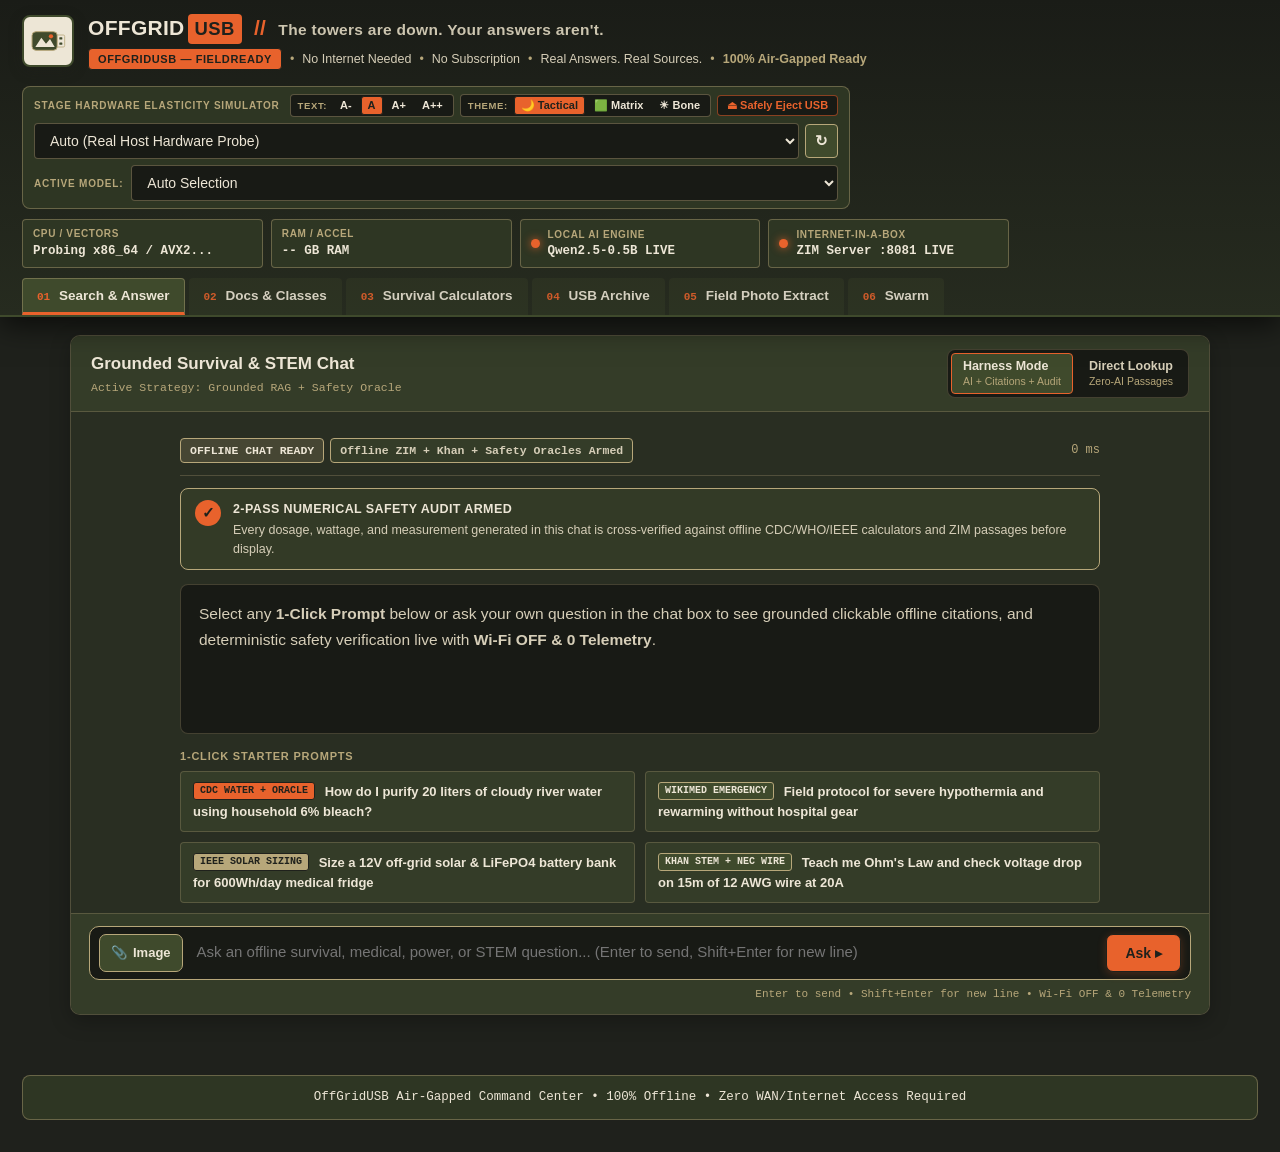
==== web/static/index.html @ 3d6492c6 "feat(ui): hide boot matrix and active tier pane, simplify tab labels and FieldReady tagline" ====
<!DOCTYPE html>
<html lang="en">
<head>
  <meta charset="UTF-8" />
  <meta name="viewport" content="width=device-width, initial-scale=1.0" />
  <title>OffGridUSB // The Towers Are Down. Your Answers Aren't.</title>
  <link rel="icon" type="image/png" href="/static/favicon.png" />
  <link rel="stylesheet" href="/static/style.css" onerror="this.href='style.css'" />
</head>
<body>
  <!-- TOP COMMAND HEADER -->
  <header class="cmd-header">
    <div class="cmd-brand-row">
      <div class="brand-block">
        <div class="brand-logo" aria-hidden="true">
          <svg viewBox="0 0 60 60" xmlns="http://www.w3.org/2000/svg" role="img" aria-label="OffGridUSB Mark">
            <!-- USB Body (Ranger Olive #3F4A2C) -->
            <rect x="6" y="16" width="38" height="28" rx="6" fill="#3F4A2C" stroke="#B7A77A" stroke-width="1.5"/>
            <!-- Mountain Peaks (Bone #EDE6D6) -->
            <polygon points="11,39 20,25 27,34 33,27 40,39" fill="#EDE6D6"/>
            <!-- Signal Sun (Signal Orange #E8622C) -->
            <circle cx="34.5" cy="23" r="3.2" fill="#E8622C"/>
            <!-- USB Connector Plug (Bone #EDE6D6 + Khaki #B7A77A) -->
            <path d="M44 21 H53 A2 2 0 0 1 55 23 V37 A2 2 0 0 1 53 39 H44 Z" fill="#EDE6D6" stroke="#B7A77A" stroke-width="1.2"/>
            <!-- Connector Contacts (Ranger Olive #3F4A2C) -->
            <rect x="47" y="24.5" width="4.5" height="3.2" rx="0.8" fill="#3F4A2C"/>
            <rect x="47" y="32.3" width="4.5" height="3.2" rx="0.8" fill="#3F4A2C"/>
          </svg>
        </div>
        <div>
          <h1 class="brand-title" id="brandTitle">
            OFFGRID<span class="brand-wordmark-badge">USB</span> <span class="brand-sep">//</span>
            <span class="brand-sub" id="brandSub">The towers are down. Your answers aren't.</span>
          </h1>
          <div class="brand-tagline">
            <span class="seal-pill emerald" id="skuBadge">OffGridUSB — FieldReady</span>
            <span class="dot">•</span>
            <span>No Internet Needed</span>
            <span class="dot">•</span>
            <span>No Subscription</span>
            <span class="dot">•</span>
            <span>Real Answers. Real Sources.</span>
            <span class="dot">•</span>
            <span id="airgapIndicator" class="cyan-text">100% Air-Gapped Ready</span>
          </div>
        </div>
      </div>

      <!-- LIVE STAGE HARDWARE SIMULATOR & ACTIVE MODEL -->
      <div class="sim-control-box">
        <div class="a11y-header-row" style="display:flex;align-items:center;justify-content:space-between;gap:10px;margin-bottom:6px;flex-wrap:wrap;">
          <label for="hardwareSimSelect" class="sim-label" style="margin-bottom:0;">STAGE HARDWARE ELASTICITY SIMULATOR</label>
          <div class="a11y-controls" role="group" aria-label="Accessibility Display &amp; Text Size Controls">
            <div class="text-size-group" id="textSizeGroup" role="group" aria-label="Text Size">
              <span class="a11y-label" aria-hidden="true">TEXT:</span>
              <button type="button" class="text-size-btn" data-text-size="sm" aria-pressed="false" title="Compact Text Size (90%)">A-</button>
              <button type="button" class="text-size-btn active" data-text-size="md" aria-pressed="true" title="Standard Text Size (100%)">A</button>
              <button type="button" class="text-size-btn" data-text-size="lg" aria-pressed="false" title="Large Text for Low Vision (115%)">A+</button>
              <button type="button" class="text-size-btn" data-text-size="xl" aria-pressed="false" title="Extra-Large High-Legibility Text (130%)">A++</button>
            </div>
            <div class="theme-group" id="themeGroup" role="group" aria-label="Color Theme">
              <span class="a11y-label" aria-hidden="true">THEME:</span>
              <button type="button" class="theme-btn active" data-theme="tactical" aria-pressed="true" title="Tactical Charcoal &amp; Ranger Olive Dark Theme">🌙 Tactical</button>
              <button type="button" class="theme-btn" data-theme="matrix" aria-pressed="false" title="Matrix CRT Phosphor Green Dark Theme">🟩 Matrix</button>
              <button type="button" class="theme-btn" data-theme="bone" aria-pressed="false" title="OffGridUSB.com Bone &amp; Olive Light Field Manual Theme">☀ Bone</button>
            </div>
            <button id="safeEjectBtn" type="button" class="btn-ghost btn-xs" title="Flush caches, stop local servers, and safely dismount USB drive" style="padding:3px 9px;font-size:11px;border-color:rgba(232,98,44,0.55);color:#E8622C;">⏏ Safely Eject USB</button>
          </div>
        </div>
        <div class="sim-select-row">
          <select id="hardwareSimSelect" class="tactical-select">
            <option value="auto">Auto (Real Host Hardware Probe)</option>
            <option value="esp32">ESP32 Thin Client (520 KB SRAM -> Tier -1)</option>
            <option value="pi_zero">Raspberry Pi Zero 2 (512 MB ARM -> Tier 0)</option>
            <option value="old_laptop">10-Yr-Old Laptop (4 GB SSE4.2 -> Tier 1)</option>
            <option value="chromebook">Locked Chromebook (Browser Wasm -> Tier 0)</option>
            <option value="swarm">4-Laptop Scavenged Swarm (32 GB Pooled -> Tier 3)</option>
            <option value="supercomputer">Supercomputer Rack (512 GB Multi-GPU -> Tier 4 / 70B)</option>
          </select>
          <button id="refreshStatusBtn" class="btn-icon" title="Re-probe Host Hardware">↻</button>
        </div>
        <div class="model-select-row" id="modelSelectContainer" style="margin-top:6px;display:flex;align-items:center;gap:8px;">
          <label for="modelSelect" class="sim-label" style="margin-bottom:0;white-space:nowrap;">ACTIVE MODEL:</label>
          <select id="modelSelect" class="tactical-select model-select" style="flex:1;">
            <option value="auto">Auto Selection</option>
          </select>
        </div>
      </div>
    </div>

    <!-- LIVE HARDWARE ELASTICITY TELEMETRY BAR -->
    <div class="telemetry-bar" id="telemetryBar">
      <div class="tele-pill" id="pillCpu">
        <span class="tele-key">CPU / VECTORS</span>
        <span class="tele-val mono" id="valCpu">Probing x86_64 / AVX2...</span>
      </div>
      <div class="tele-pill" id="pillRam">
        <span class="tele-key">RAM / ACCEL</span>
        <span class="tele-val mono" id="valRam">-- GB RAM</span>
      </div>
      <div class="tele-pill highlight-cyan hidden" id="pillTier" hidden aria-hidden="true" style="display: none;">
        <span class="tele-key">ACTIVE TIER &amp; STRATEGY</span>
        <span class="tele-val mono" id="valTier">Tier 2 • tool_calling</span>
      </div>
      <div class="tele-pill status-ok" id="pillLlm">
        <span class="status-dot"></span>
        <div>
          <span class="tele-key">LOCAL AI ENGINE</span>
          <span class="tele-val mono" id="valLlm">Qwen2.5-0.5B LIVE</span>
        </div>
      </div>
      <div class="tele-pill status-ok" id="pillKiwix">
        <span class="status-dot"></span>
        <div>
          <span class="tele-key">INTERNET-IN-A-BOX</span>
          <span class="tele-val mono" id="valKiwix">ZIM Server :8081 LIVE</span>
        </div>
      </div>
    </div>

    <!-- MULTI-ARCHITECTURE USB READINESS BAR (hidden from UI) -->
    <div class="arch-readiness-bar hidden" id="archReadinessBar" hidden aria-hidden="true">
      <span class="arch-bar-title">MULTI-ARCH USB BOOT MATRIX:</span>
      <span class="arch-badge ready" id="archWin">✓ Windows x64 &amp; ARM64 Ready</span>
      <span class="arch-badge ready" id="archMac">✓ macOS Apple Silicon &amp; Intel Ready</span>
      <span class="arch-badge ready" id="archLinux">✓ Linux x64 &amp; Raspberry Pi ARM64 Ready</span>
      <a href="/wasm/chromebook.html" target="_blank" rel="noopener" class="arch-badge ready link-badge" id="archWasm">✓ Chromebook Pure-Wasm Ready ↗</a>
    </div>

    <!-- 6 CLEAN NAVIGATION TABS -->
    <nav class="main-tabs" role="tablist" aria-label="OffGridUSB Command Modules">
      <button class="tab-btn active" id="nav-harness" data-tab="tab-harness" role="tab" aria-selected="true">
        <span class="tab-num">01</span> Search &amp; Answer
      </button>
      <button class="tab-btn" id="nav-iiab" data-tab="tab-iiab" role="tab" aria-selected="false">
        <span class="tab-num">02</span> Docs &amp; Classes
      </button>
      <button class="tab-btn" id="nav-calc" data-tab="tab-calc" role="tab" aria-selected="false">
        <span class="tab-num">03</span> Survival Calculators
      </button>
      <button class="tab-btn" id="nav-memory" data-tab="tab-memory" role="tab" aria-selected="false">
        <span class="tab-num">04</span> USB Archive
      </button>
      <button class="tab-btn" id="nav-vision" data-tab="tab-vision" role="tab" aria-selected="false">
        <span class="tab-num">05</span> Field Photo Extract
      </button>
      <button class="tab-btn" id="nav-swarm" data-tab="tab-swarm" role="tab" aria-selected="false">
        <span class="tab-num">06</span> Swarm
      </button>
    </nav>
  </header>

  <!-- MAIN WORKSPACE -->
  <main class="workspace">

    <!-- ================================================================== -->
    <!-- TAB 1: AI PROFESSOR HARNESS (NATIVE CONVERSATIONAL CHAT + AUDIT)   -->
    <!-- ================================================================== -->
    <section id="tab-harness" class="tab-panel active" role="tabpanel">
      <div class="card harness-chat-shell" id="harnessResponseCard">
        <!-- Top Chat Window Header -->
        <div class="chat-shell-header">
          <div class="chat-shell-title-group">
            <h2 class="card-title">Grounded Survival &amp; STEM Chat</h2>
            <div class="strategy-hint mono" id="activeStrategyHint">Active Strategy: Grounded RAG + Safety Oracle</div>
          </div>

          <div class="chat-shell-controls">
            <div class="mode-toggle chat-mode-toggle" id="harnessModeToggle" role="group" aria-label="Execution Mode">
              <button type="button" class="mode-btn active" data-mode="harness" title="AI synthesis with citations and 2-pass numerical safety verification">
                Harness Mode <span class="mode-sub">AI + Citations + Audit</span>
              </button>
              <button type="button" class="mode-btn" data-mode="direct" title="Instant offline ZIM &amp; Khan passage retrieval with 0 LLM tokens">
                Direct Lookup <span class="mode-sub">Zero-AI Passages</span>
              </button>
            </div>
            <button type="button" id="clearChatBtn" class="btn-ghost btn-sm hidden" title="Clear conversation history">
              ↺ New Chat
            </button>
          </div>
        </div>

        <!-- Scrollable Multi-Turn Conversation Thread -->
        <div id="harnessChatThread" class="chat-thread" role="log" aria-live="polite">
          <!-- Initial Empty-Chat Welcome State -->
          <div id="chatWelcomeState" class="chat-welcome-state">
            <div class="response-meta-bar">
              <div class="meta-badges" id="responseBadges">
                <span class="badge badge-cyan">OFFLINE CHAT READY</span>
                <span class="badge badge-slate">Offline ZIM + Khan + Safety Oracles Armed</span>
              </div>
              <span class="latency-readout mono" id="responseLatency">0 ms</span>
            </div>

            <div id="auditBanner" class="audit-banner verified">
              <div class="audit-icon">✓</div>
              <div class="audit-body">
                <div class="audit-title" id="auditTitle">2-PASS NUMERICAL SAFETY AUDIT ARMED</div>
                <div class="audit-desc" id="auditDesc">
                  Every dosage, wattage, and measurement generated in this chat is cross-verified against offline CDC/WHO/IEEE calculators and ZIM passages before display.
                </div>
              </div>
            </div>

            <div id="autoCalcCard" class="auto-calc-card hidden"></div>

            <div id="harnessAnswerBody" class="answer-body welcome-answer-body">
              <p class="placeholder-lead">
                Select any <strong>1-Click Prompt</strong> below or ask your own question in the chat box to see grounded clickable offline citations, and deterministic safety verification live with <strong>Wi-Fi OFF &amp; 0 Telemetry</strong>.
              </p>
            </div>

            <div class="pitch-prompts-block chat-welcome-prompts">
              <div class="section-eyebrow">1-CLICK STARTER PROMPTS</div>
              <div class="demo-prompt-grid chat-starter-grid">
                <button type="button" class="demo-prompt-btn" data-prompt="How do I purify 20 liters of cloudy river water using household 6% bleach?">
                  <span class="prompt-tag emerald">CDC WATER + ORACLE</span>
                  How do I purify 20 liters of cloudy river water using household 6% bleach?
                </button>
                <button type="button" class="demo-prompt-btn" data-prompt="Field protocol for severe hypothermia and rewarming without hospital gear">
                  <span class="prompt-tag cyan">WIKIMED EMERGENCY</span>
                  Field protocol for severe hypothermia and rewarming without hospital gear
                </button>
                <button type="button" class="demo-prompt-btn" data-prompt="Size a 12V off-grid solar & LiFePO4 battery bank for 600Wh/day medical fridge">
                  <span class="prompt-tag amber">IEEE SOLAR SIZING</span>
                  Size a 12V off-grid solar &amp; LiFePO4 battery bank for 600Wh/day medical fridge
                </button>
                <button type="button" class="demo-prompt-btn" data-prompt="Teach me Ohm's Law and check voltage drop on 15m of 12 AWG wire at 20A">
                  <span class="prompt-tag cyan">KHAN STEM + NEC WIRE</span>
                  Teach me Ohm's Law and check voltage drop on 15m of 12 AWG wire at 20A
                </button>
              </div>
            </div>

            <div class="citations-tray hidden" id="citationsTray">
              <div class="section-eyebrow">GROUNDED OFFLINE SOURCES (CLICK ANY PILL TO INSPECT PASSAGE)</div>
              <div id="citationPillsList" class="citation-pills-list">
                <span class="muted-note">Retrieved ZIM encyclopedia &amp; Khan curriculum citations will appear here.</span>
              </div>
            </div>
          </div>

          <!-- Dynamic Conversation Turns Append Here -->
          <div id="chatMessagesList" class="chat-messages-list"></div>
        </div>

        <!-- Compact Quick-Prompts Strip (visible during active multi-turn chat) -->
        <div id="chatQuickPrompts" class="chat-quick-prompts hidden">
          <span class="chat-quick-label mono">1-CLICK:</span>
          <button type="button" class="demo-prompt-btn chat-chip-btn" data-prompt="How do I purify 20 liters of cloudy river water using household 6% bleach?">💧 20L Cloudy Water</button>
          <button type="button" class="demo-prompt-btn chat-chip-btn" data-prompt="Field protocol for severe hypothermia and rewarming without hospital gear">🩺 Severe Hypothermia</button>
          <button type="button" class="demo-prompt-btn chat-chip-btn" data-prompt="Size a 12V off-grid solar & LiFePO4 battery bank for 600Wh/day medical fridge">☀ 12V Solar Bank</button>
          <button type="button" class="demo-prompt-btn chat-chip-btn" data-prompt="Teach me Ohm's Law and check voltage drop on 15m of 12 AWG wire at 20A">⚡ Ohm's Law &amp; 12 AWG</button>
        </div>

        <!-- Docked Inline Chat Composer -->
        <form id="harnessForm" class="query-form chat-composer">
          <label for="harnessInput" class="sr-only">Ask your offline question</label>
          <input type="file" id="harnessImageInput" accept="image/*" style="display:none">

          <div id="harnessImagePreviewContainer" class="chat-image-preview hidden">
            <img id="harnessImagePreview" src="" alt="Thumbnail">
            <span id="harnessImageMeta" class="mono">No image attached</span>
            <button type="button" id="harnessImageRemoveBtn" class="btn-ghost btn-xs chat-img-remove" title="Remove image">✕ Remove</button>
          </div>

          <div class="chat-composer-box">
            <button type="button" id="harnessAttachBtn" class="btn-secondary chat-attach-btn" title="Attach image or drag &amp; drop into chat">
              📎 <span class="attach-label">Image</span>
            </button>
            <textarea
              id="harnessInput"
              rows="1"
              placeholder="Ask an offline survival, medical, power, or STEM question... (Enter to send, Shift+Enter for new line)"
            ></textarea>
            <button type="submit" class="btn-primary chat-send-btn" id="harnessSubmitBtn">
              Ask ▸
            </button>
          </div>

          <div class="chat-composer-footer">
            <span id="harnessRoutingIndicator" class="badge badge-slate hidden" style="font-size:11px;">👁 Multimodal Vision Ready</span>
            <span class="chat-composer-hint mono">Enter to send • Shift+Enter for new line • Wi-Fi OFF &amp; 0 Telemetry</span>
          </div>
        </form>
      </div>
    </section>

    <!-- ================================================================== -->
    <!-- TAB 2: INTERNET-IN-A-BOX (OFFLINE WIKIPEDIA, WIKIMED & KHAN)       -->
    <!-- ================================================================== -->
    <section id="tab-iiab" class="tab-panel" role="tabpanel">
      <div class="subtab-bar">
        <div class="subtab-group">
          <button type="button" class="subtab-btn active" id="subtab-kiwix" data-subtab="iiab-kiwix">
            📚 Live Kiwix ZIM Library Browser (:8081)
          </button>
          <button type="button" class="subtab-btn" id="subtab-khan" data-subtab="iiab-khan">
            🎓 Khan Academy Offline STEM &amp; Survival Tutor
          </button>
          <button type="button" class="subtab-btn" id="subtab-search" data-subtab="iiab-search">
            🔍 Unified Instant Article Search (Zero-AI)
          </button>
        </div>
        <div class="subtab-actions">
          <button type="button" id="reloadKiwixBtn" class="btn-secondary btn-sm">↻ Reload ZIM Frame</button>
          <a id="openKiwixFullBtn" href="http://127.0.0.1:8081" target="_blank" rel="noopener" class="btn-primary btn-sm">
            Open Fullscreen Library (:8081) ↗
          </a>
        </div>
      </div>

      <!-- Sub-panel 2A: Embedded Kiwix ZIM Server -->
      <div id="iiab-kiwix" class="subtab-panel active">
        <div class="zim-archive-strip" id="zimArchiveStrip">
          <label for="zimArchiveSelect" class="section-eyebrow" style="margin:0;">MOUNTED ARCHIVES:</label>
          <select id="zimArchiveSelect" class="tactical-select" style="max-width:460px;">
            <option value="/">🏠 All Books Catalog</option>
            <option value="/content/wikipedia_en_medicine_mini_2026-10">wikipedia_en_medicine_mini (WikiMed)</option>
            <option value="/content/zimgit-medicine_en_2024-08">zimgit-medicine_en (Field Medicine)</option>
            <option value="/content/zimgit-water_en_2024-08">zimgit-water_en (Safe Water Engineering)</option>
          </select>
        </div>
        <div class="iframe-shell">
          <iframe
            id="kiwixIframe"
            title="Kiwix Offline ZIM Encyclopedia Server"
            src="about:blank"
            class="kiwix-iframe"
          ></iframe>
          <div id="kiwixFallbackNotice" class="iframe-fallback-bar">
            <span>Tip: Browsing live portable <code>kiwix-serve</code> on port <code>8081</code>. If starting up or running headless, use <strong>Unified Instant Article Search</strong> or click <strong>Open Fullscreen Library (:8081)</strong>.</span>
          </div>
        </div>
      </div>

      <!-- Sub-panel 2B: Khan Academy Offline STEM & Survival Tutor -->
      <div id="iiab-khan" class="subtab-panel">
        <div class="khan-layout">
          <aside class="card khan-sidebar">
            <div class="section-eyebrow">OFFLINE STEM &amp; SURVIVAL MODULES</div>
            <input type="search" id="khanFilterInput" class="tactical-input" placeholder="Filter topics or lessons..." />
            <div id="khanTopicsList" class="khan-topics-list"></div>
          </aside>
          <div class="card khan-reader" id="khanLessonView">
            <div class="placeholder-lead">Select a Khan Academy STEM or Survival Engineering lesson on the left to study offline and test mastery with interactive exercises.</div>
          </div>
        </div>
      </div>

      <!-- Sub-panel 2C: Unified Direct Offline Search -->
      <div id="iiab-search" class="subtab-panel">
        <div class="card">
          <form id="directSearchForm" class="inline-search-bar">
            <input type="search" id="directSearchInput" class="tactical-input" placeholder="Search offline Wikipedia Medicine, Water Engineering ZIMs &amp; Khan Curriculum (e.g., hypothermia, bleach, ohm, dehydration)..." value="water purification" />
            <button type="submit" class="btn-primary">Search Offline Archive</button>
          </form>
          <div id="directSearchResults" class="search-results-grid"></div>
        </div>
      </div>
    </section>

    <!-- ================================================================== -->
    <!-- TAB 3: ZERO-HALLUCINATION SURVIVAL CALCULATORS (CDC / WHO / IEEE)  -->
    <!-- ================================================================== -->
    <section id="tab-calc" class="tab-panel" role="tabpanel">
      <div class="section-banner">
        <div>
          <h2 class="banner-title">Deterministic Zero-Hallucination Life-Safety Calculators</h2>
          <p class="banner-sub">100% pure-Python &amp; IEEE/CDC/WHO verified formulas. Zero LLM floating-point guesswork on critical dosages and electrical loads.</p>
        </div>
        <span class="seal-pill emerald">ORACLE PARITY VERIFIED</span>
      </div>

      <div class="calc-grid">
        <!-- 1. Water Purification -->
        <div class="card calc-card">
          <div class="calc-header">
            <span class="calc-badge emerald">CDC / WHO SAFE WATER</span>
            <h3>Water Purification Dosing</h3>
          </div>
          <form id="calcWaterForm" class="calc-form">
            <div class="form-row-2">
              <label>Volume (Liters)
                <input type="number" step="0.5" min="0.5" name="volume_liters" value="20" class="tactical-input" required />
              </label>
              <label>Disinfection Method
                <select name="method" class="tactical-select">
                  <option value="bleach">Household Bleach (NaOCl)</option>
                  <option value="iodine">2% Tincture of Iodine</option>
                  <option value="boiling">Thermal Rolling Boil</option>
                  <option value="sodis">Solar UV (SODIS PET)</option>
                </select>
              </label>
            </div>
            <div class="form-row-2">
              <label>Bleach NaOCl %
                <input type="number" step="0.25" min="1" max="15" name="bleach_sodium_hypochlorite_pct" value="6.0" class="tactical-input" />
              </label>
              <label>Elevation (Meters)
                <input type="number" step="100" min="0" name="elevation_meters" value="0" class="tactical-input" />
              </label>
            </div>
            <label class="checkbox-row">
              <input type="checkbox" name="is_cloudy" checked />
              <span>Water is Cloudy / Turbid (Doubles chlorine dose &amp; 60m contact time)</span>
            </label>
            <button type="submit" class="btn-primary full-w">Compute Safe Water Protocol</button>
          </form>
          <div id="resWater" class="calc-output"></div>
        </div>

        <!-- 2. Solar & Battery Bank -->
        <div class="card calc-card">
          <div class="calc-header">
            <span class="calc-badge amber">IEEE 1562 / NEC 690</span>
            <h3>Off-Grid Solar &amp; Battery Sizing</h3>
          </div>
          <form id="calcSolarForm" class="calc-form">
            <div class="form-row-2">
              <label>Daily Load (Wh/day)
                <input type="number" step="10" min="10" name="daily_load_wh" value="600" class="tactical-input" required />
              </label>
              <label>Days of Autonomy
                <input type="number" step="0.5" min="0.5" name="autonomy_days" value="3" class="tactical-input" required />
              </label>
            </div>
            <div class="form-row-3">
              <label>Bus Voltage
                <select name="system_voltage" class="tactical-select">
                  <option value="12" selected>12V DC</option>
                  <option value="24">24V DC</option>
                  <option value="48">48V DC</option>
                </select>
              </label>
              <label>Peak Sun Hrs
                <input type="number" step="0.5" min="1" max="12" name="peak_sun_hours" value="4.5" class="tactical-input" required />
              </label>
              <label>Chemistry
                <select name="battery_chemistry" class="tactical-select">
                  <option value="lifepo4" selected>LiFePO4 (80% DoD)</option>
                  <option value="agm">AGM Lead-Acid (50% DoD)</option>
                  <option value="flooded">Flooded Lead (50% DoD)</option>
                </select>
              </label>
            </div>
            <button type="submit" class="btn-primary full-w">Size Battery &amp; PV Array</button>
          </form>
          <div id="resSolar" class="calc-output"></div>
        </div>

        <!-- 3. Medical / WHO Rehydration & Dosing -->
        <div class="card calc-card">
          <div class="calc-header">
            <span class="calc-badge cyan">WHO CLINICAL PROTOCOL</span>
            <h3>Medical Rehydration &amp; Analgesic Dosing</h3>
          </div>
          <form id="calcMedicalForm" class="calc-form">
            <div class="form-row-2">
              <label>Patient Weight (kg) [2–250]
                <input type="number" step="0.5" min="2" max="250" name="weight_kg" value="25" class="tactical-input" required />
              </label>
              <label>Regimen / Medication
                <select name="medication" class="tactical-select">
                  <option value="ors" selected>WHO Oral Rehydration Salts (ORS)</option>
                  <option value="paracetamol">Paracetamol / Acetaminophen</option>
                  <option value="ibuprofen">Ibuprofen (NSAID)</option>
                </select>
              </label>
            </div>
            <div class="form-row-2">
              <label>Dehydration Degree
                <select name="dehydration_degree" class="tactical-select">
                  <option value="mild">Mild (50 mL/kg)</option>
                  <option value="moderate" selected>Moderate — WHO Plan B (75 mL/kg)</option>
                  <option value="severe">Severe — Urgent IV + 100 mL/kg</option>
                </select>
              </label>
              <label class="checkbox-row compact-chk">
                <input type="checkbox" name="is_pediatric" checked />
                <span>Pediatric Patient (&lt; 16 yrs)</span>
              </label>
            </div>
            <button type="submit" class="btn-primary full-w">Compute Weight-Verified Dose</button>
          </form>
          <div id="resMedical" class="calc-output"></div>
        </div>

        <!-- 4. Electrical & Wire Sizing -->
        <div class="card calc-card">
          <div class="calc-header">
            <span class="calc-badge amber">NEC CH. 9 / OHM'S LAW</span>
            <h3>DC Wire Sizing &amp; Voltage Drop</h3>
          </div>
          <form id="calcElecForm" class="calc-form">
            <div class="form-row-2">
              <label>Source Voltage (V DC)
                <input type="number" step="0.5" min="1" name="voltage" value="12" class="tactical-input" required />
              </label>
              <label>Load Current (Amps)
                <input type="number" step="0.5" min="0.1" name="current_amps" value="20" class="tactical-input" required />
              </label>
            </div>
            <div class="form-row-2">
              <label>One-Way Wire Run (Meters)
                <input type="number" step="0.5" min="0.5" name="wire_length_m" value="15" class="tactical-input" required />
              </label>
              <label>Copper Wire Gauge (AWG)
                <select name="awg_gauge" class="tactical-select">
                  <option value="14">14 AWG (8.29 Ω/km)</option>
                  <option value="12" selected>12 AWG (5.21 Ω/km)</option>
                  <option value="10">10 AWG (3.28 Ω/km)</option>
                  <option value="8">8 AWG (2.06 Ω/km)</option>
                  <option value="6">6 AWG (1.30 Ω/km)</option>
                  <option value="4">4 AWG (0.82 Ω/km)</option>
                  <option value="2">2 AWG (0.51 Ω/km)</option>
                </select>
              </label>
            </div>
            <button type="submit" class="btn-primary full-w">Analyze Circuit &amp; Voltage Drop</button>
          </form>
          <div id="resElec" class="calc-output"></div>
        </div>
      </div>
    </section>

    <!-- ================================================================== -->
    <!-- TAB 4: SELF-IMPROVING MEMORY & DISTILLATION-ON-DOCK                -->
    <!-- ================================================================== -->
    <section id="tab-memory" class="tab-panel" role="tabpanel">
      <div class="distill-hero-card" id="nav-distill">
        <div class="distill-hero-text">
          <div class="section-eyebrow">SELF-IMPROVING USB INTELLIGENCE ("DISTILLATION-ON-DOCK")</div>
          <h2 class="banner-title">Retain 70B Supercomputer Mastery on a 4GB Scavenged Laptop</h2>
          <p class="banner-sub">
            Low-tier field queries are automatically flagged in SQLite FTS5 on the USB drive. When docked to a workstation or Exo cluster, OffGridUSB replays queued questions, verifies citations, and writes permanent <strong>Master Field Notes</strong> back to the flash drive.
          </p>
        </div>
        <div class="distill-hero-cta">
          <button type="button" id="distillDockBtn" class="btn-emerald-lg">
            ⚡ Simulate Supercomputer Dock &rarr; Distill Pending Field Queries
          </button>
          <div id="distillStatusMsg" class="distill-status-msg mono">Queue Ready • Portable SQLite FTS5 Vault Active</div>
        </div>
      </div>

      <div class="card search-strip-card">
        <form id="memorySearchForm" class="inline-search-bar">
          <input type="search" id="memorySearchInput" class="tactical-input" placeholder="Sub-second SQLite FTS5 Search across Master Field Notes &amp; Episodic Ledger..." />
          <button type="submit" class="btn-primary">Search USB Vault</button>
          <button type="button" id="memoryResetBtn" class="btn-secondary">Show All</button>
        </form>
      </div>

      <div class="panel-grid two-col">
        <div class="card">
          <div class="card-header-row">
            <h3 class="card-title">Verified 70B-Style Master Field Notes</h3>
            <span class="badge badge-emerald" id="masterNotesCount">0 Notes</span>
          </div>
          <div id="masterNotesList" class="vault-list"></div>
        </div>

        <div class="card">
          <div class="card-header-row">
            <h3 class="card-title">Episodic Field Query Ledger &amp; Dock Queue</h3>
            <span class="badge badge-amber" id="pendingQueueCount">0 Pending</span>
          </div>
          <div id="episodicLedgerList" class="vault-list"></div>
        </div>
      </div>
    </section>

    <!-- ================================================================== -->
    <!-- TAB 5: VISUAL FIELD VAULT (OFFLINE OCR & PHOTO INTELLIGENCE)       -->
    <!-- ================================================================== -->
    <section id="tab-vision" class="tab-panel" role="tabpanel">
      <div class="panel-grid vision-layout">
        <div class="card upload-card">
          <div class="section-eyebrow">3-STAGE PROGRESSIVE OFFLINE VISION</div>
          <h2 class="card-title">Field Photo OCR &amp; EXIF/GPS Indexer</h2>
          <p class="muted-note">
            Extracts EXIF/GPS coordinates and runs offline OCR on medication labels, solar rating plates, and wiring schematics—permanently searchable in SQLite even on zero-GPU hardware.
          </p>

          <label id="visionDropZone" class="drop-zone">
            <input type="file" id="visionFileInput" accept="image/*" class="sr-only" />
            <div class="drop-icon">📷</div>
            <div class="drop-title">Drop Field Photo Here or Click to Browse</div>
            <div class="drop-sub">Supports JPG, PNG, WebP • 100% Local Processing</div>
          </label>

          <div class="vision-demo-actions">
            <button type="button" id="sampleVisionBtn" class="btn-secondary full-w">
              ⚡ Generate &amp; Index Sample Field Spec Plate (Instant Stage Demo)
            </button>
          </div>

          <div id="visionUploadStatus" class="vision-status mono"></div>
        </div>

        <div class="card">
          <div class="card-header-row">
            <h3 class="card-title">Indexed Visual Intelligence Vault</h3>
            <input type="search" id="visionSearchInput" class="tactical-input input-sm" placeholder="Filter by OCR text, tag, or GPS..." />
          </div>
          <div id="visionCardsGrid" class="vision-grid"></div>
        </div>
      </div>
    </section>

    <!-- ================================================================== -->
    <!-- TAB 6: EXO SWARM SUPERCOMPUTER BUILDER + CHROMEBOOK WASM MODE      -->
    <!-- ================================================================== -->
    <section id="tab-swarm" class="tab-panel" role="tabpanel">
      <div class="panel-grid two-col">
        <!-- Merged live swarm card: inventory + node control + cluster form -->
        <div class="card" id="swarmLiveCard">
          <div class="section-eyebrow">DISTRIBUTED LAYER-SPLITTING (LLAMA.CPP RPC)</div>
          <h2 class="card-title">Scavenged Supercomputer Swarm</h2>
          <p class="muted-note">
            Pool mismatched laptops and Raspberry Pis over any Ethernet cable or local Wi-Fi router to unlock frontier 32B–70B models. Everything — discovery, clustering and inference — runs from this UI; no terminal required.
          </p>

          <div class="section-eyebrow" style="margin-top:10px;">CLUSTER NODES (LIVE)</div>
          <div class="swarm-nodes-list" id="swarmNodesList">
            <div class="muted-note">Scanning this device and the LAN for real swarm nodes…</div>
          </div>

          <div class="swarm-live-grid" style="margin-top:10px;">
            <label class="field-label">Node ID
              <input type="text" id="swarmNodeIdInput" class="tactical-input input-sm" placeholder="auto (offgrid-<pid>)" />
            </label>
            <label class="field-label">VRAM (MB)
              <input type="number" id="swarmNodeVramInput" class="tactical-input input-sm" placeholder="auto-detect" min="0" step="256" />
            </label>
            <label class="field-label">RAM (MB)
              <input type="number" id="swarmNodeRamInput" class="tactical-input input-sm" placeholder="auto-detect" min="256" step="256" />
            </label>
            <label class="field-label">Arch
              <input type="text" id="swarmNodeArchInput" class="tactical-input input-sm" placeholder="auto-detect" />
            </label>
          </div>
          <div class="swarm-live-actions">
            <button type="button" id="swarmStartNodeBtn" class="btn-primary">Start Node &#9656;</button>
            <button type="button" id="swarmStopNodeBtn" class="btn-secondary">Stop Node</button>
          </div>
          <p class="muted-note" style="margin:6px 0 0;">
            RAM/VRAM/Arch prefill at 80% of this machine's real hardware — leave them alone and just click Start Node. On other machines, open this app and click Start Node — everything else is automatic.
          </p>
          <div id="swarmLiveStatus" class="swarm-live-status muted-note">Swarm runtime idle &#8212; no node running.</div>
          <div id="swarmNodesLive" class="swarm-live-plan" style="margin-top:8px;"></div>
          <div style="margin-top:10px;">
            <label class="field-label">Manual seeds (cross-subnet / tailscale &#8212; IP:PORT, comma separated)
              <input type="text" id="swarmSeedInput" class="tactical-input input-sm" placeholder="100.79.208.5:50052, 100.96.6.124:50052" />
            </label>
            <label class="checkbox-row fault-toggle">
              <input type="checkbox" id="swarmAutoReformChk" checked />
              <span><strong>Auto-recover:</strong> keep monitoring the cluster and re-form on dropped nodes</span>
            </label>
            <button type="button" id="swarmScanBtn" class="btn-primary full-w">Form Swarm Cluster &#9656;</button>
          </div>
          <div id="swarmEventsList" class="swarm-live-plan" style="margin-top:10px;"></div>
          <div id="swarmLivePlan" class="swarm-live-plan"></div>
        </div>

        <!-- Right Column: Swarm Topology Readout + Chromebook Wasm Launch -->
        <div class="stack-col">
          <div class="card" id="swarmPlanCard">
            <button type="button" id="swarmPlanBtn" class="btn-secondary" style="margin-bottom:8px;">Recompute Layer-Split Topology</button>
            <div id="swarmPlanOutput"></div>
          </div>

          <div class="card" id="swarmInferenceCard">
            <div class="section-eyebrow">POOLED MEMORY INFERENCE (LLAMA.CPP RPC)</div>
            <h3 class="card-title">Launch Distributed Inference</h3>
            <p class="muted-note">
              Start a model on the verified cluster: RPC backends are started on every peer's web app automatically, then this host runs <code>llama-server</code> with a proportional tensor split. No terminal commands required.
            </p>
            <div class="swarm-live-grid">
              <label class="field-label">Model (data/models/)
                <select id="swarmInfModelSel" class="tactical-input input-sm"></select>
              </label>
              <label class="field-label">or path
                <input type="text" id="swarmInfModelPath" class="tactical-input input-sm" placeholder="auto (first staged gguf)" />
              </label>
              <label class="field-label">Llama port
                <input type="number" id="swarmInfPort" class="tactical-input input-sm" value="8080" min="1024" max="65535" />
              </label>
            </div>
            <div class="swarm-live-actions">
              <button type="button" id="swarmInfLaunchBtn" class="btn-primary">Launch Cluster Inference &#9656;</button>
              <button type="button" id="swarmInfStopBtn" class="btn-secondary">Stop Inference</button>
            </div>
            <div id="swarmInfStatus" class="swarm-live-status muted-note">No distributed inference running.</div>
            <div style="margin-top:10px;">
              <label class="field-label">Prompt
                <textarea id="swarmInfPrompt" class="tactical-input" rows="3" placeholder="Ask the pooled swarm..."></textarea>
              </label>
              <div class="swarm-live-actions" style="margin-top:6px;">
                <button type="button" id="swarmInfChatBtn" class="btn-secondary">Run Completion</button>
              </div>
            </div>
            <div id="swarmInfOutput" class="swarm-live-plan"></div>
          </div>

          <div class="card chromebook-card">
            <div class="card-header-row">
              <div>
                <div class="section-eyebrow">LAYER 3 ZERO-EXECUTABLE FALLBACK</div>
                <h3 class="card-title">Locked Chromebook &amp; Tablet Pure-Browser Wasm Mode</h3>
              </div>
              <span class="seal-pill cyan">NO ADMIN / NO EXEC</span>
            </div>
            <p class="muted-note">
              When school Chromebooks or locked enterprise PCs block <code>.exe</code> and <code>.sh</code> binaries, OffGridUSB runs directly inside a static offline browser tab via WebAssembly + pure-JS calculators and curriculum readers.
            </p>
            <div class="chromebook-actions">
              <a href="/wasm/chromebook.html" target="_blank" rel="noopener" class="btn-primary">
                Launch Chromebook Pure-Browser Wasm Shell ↗
              </a>
              <span class="roadmap-pill mono">Roadmap M6: LoRa / Meshtastic &le;200B Radio Relay Engine Ready</span>
            </div>
          </div>
        </div>
      </div>
    </section>
  </main>

  <!-- AIR-GAPPED OFFLINE SYSTEM FOOTER -->
  <footer class="offline-footer" aria-label="OffGridUSB Offline System">
    <div class="offline-footer-box">
      <span class="mono">OffGridUSB Air-Gapped Command Center • 100% Offline • Zero WAN/Internet Access Required</span>
    </div>
  </footer>

  <!-- CITATION / OFFLINE PASSAGE INSPECTOR MODAL -->
  <div id="citationModal" class="modal-backdrop hidden" role="dialog" aria-modal="true" aria-labelledby="modalTitle">
    <div class="modal-card">
      <div class="modal-header">
        <div>
          <span class="badge badge-emerald" id="modalSourceType">OFFLINE ZIM SOURCE</span>
          <h3 id="modalTitle" class="modal-title">Verified Offline Passage</h3>
        </div>
        <button type="button" id="closeModalBtn" class="btn-icon" aria-label="Close Inspector">✕</button>
      </div>
      <div id="modalMeta" class="modal-meta mono"></div>
      <div id="modalBody" class="modal-body"></div>
      <div class="modal-footer">
        <button type="button" id="modalOpenReaderBtn" class="btn-secondary">Open in Internet-in-a-Box Tab</button>
        <button type="button" id="modalDoneBtn" class="btn-primary">Close Inspector</button>
      </div>
    </div>
  </div>

  <script src="/static/app.js" onerror="var s=document.createElement('script');s.src='app.js';document.body.appendChild(s);"></script>
</body>
</html>
---- web/static/style.css ----
/* ==========================================================================
   OffGridUSB (OffGridUSB.com) — Official Tactical Field Manual & Command Theme
   Brand Palette:
     - Ranger Olive : #3F4A2C
     - Bone         : #EDE6D6
     - Signal Orange: #E8622C (Buttons)
     - Charcoal     : #1F211C (Button Text & Deep Tactical Surfaces)
     - Khaki        : #B7A77A (Accents, Borders & Secondary Labels)
   100% Zero-CDN, High-Contrast Air-Gapped Design
   ========================================================================== */

:root {
  /* Core Brand Tokens */
  --ranger-olive: #3F4A2C;
  --ranger-olive-deep: #2B331E;
  --ranger-olive-soft: #4B5835;
  --bone: #EDE6D6;
  --bone-warm: #E2D9C4;
  --signal-orange: #E8622C;
  --signal-orange-hover: #F0723E;
  --charcoal: #1F211C;
  --charcoal-elevated: #282B23;
  --khaki: #B7A77A;
  --khaki-muted: #9E9067;

  /* Default Tactical Dark (Charcoal + Ranger Olive + Bone + Khaki + Signal Orange) */
  --bg-obsidian: #1F211C;
  --bg-panel: #292E22;
  --bg-elevated: #343C28;
  --bg-input: #181A15;
  --bg-card: #292E22;
  --border-subtle: rgba(183, 167, 122, 0.28);
  --border-bright: #B7A77A;

  --text-primary: #EDE6D6;
  --text-secondary: #D6CEB8;
  --text-muted: #B7A77A;

  /* Top Command Header Tokens (Tactical Dark) */
  --header-bg: linear-gradient(180deg, #1A1C17 0%, #262B1F 100%);
  --header-border: #3F4A2C;
  --header-shadow: 0 8px 28px rgba(0, 0, 0, 0.65);
  --header-box-bg: #2E3623;
  --header-box-border: rgba(183, 167, 122, 0.42);
  --header-box-hi: #3F4A2C;
  --header-input-bg: #181A15;
  --header-text: #EDE6D6;
  --header-sub: #D6CEB8;
  --header-label: #B7A77A;
  --header-arch-bg: rgba(46, 54, 35, 0.75);
  --header-arch-badge-bg: #3F4A2C;
  --header-arch-badge-text: #EDE6D6;
  --header-tab-bg: rgba(63, 74, 44, 0.32);
  --header-tab-text: #EDE6D6;
  --header-tab-hover: rgba(63, 74, 44, 0.62);
  --header-tab-active-bg: #3F4A2C;
  --header-tab-active-text: #EDE6D6;

  /* Semantic Accents mapped to OffGridUSB Brand Palette */
  --emerald: #B7A77A;
  --accent-emerald: #E8622C;
  --emerald-bg: rgba(63, 74, 44, 0.55);
  --emerald-border: rgba(183, 167, 122, 0.55);

  --amber: #E8622C;
  --amber-bg: rgba(232, 98, 44, 0.16);
  --amber-border: rgba(232, 98, 44, 0.55);

  --cyan: #B7A77A;
  --cyan-bg: rgba(183, 167, 122, 0.16);
  --cyan-border: rgba(183, 167, 122, 0.52);

  --crimson: #D94E34;
  --crimson-bg: rgba(217, 78, 52, 0.18);
  --crimson-border: rgba(217, 78, 52, 0.6);

  --font-sans: "Assistant", "Segoe UI", -apple-system, BlinkMacSystemFont, Roboto, "Helvetica Neue", Arial, sans-serif;
  --font-mono: "Cascadia Mono", "Consolas", "SF Mono", "Liberation Mono", Menlo, monospace;

  --radius-sm: 4px;
  --radius-md: 8px;
  --radius-lg: 10px;
}

/* OffGridUSB.com Bone & Ranger Olive Light Field Manual Theme (color-scheme-1) */
body.theme-bone {
  --bg-obsidian: #EDE6D6;
  --bg-panel: #E2D9C4;
  --bg-elevated: #EAE2CF;
  --bg-input: #F5F0E4;
  --bg-card: #E2D9C4;
  --border-subtle: rgba(63, 74, 44, 0.26);
  --border-bright: #3F4A2C;

  --text-primary: #1F211C;
  --text-secondary: #3F4A2C;
  --text-muted: #5A6246;

  /* Top Command Header Tokens (Bone Light — matches OffGridUSB.com header) */
  --header-bg: linear-gradient(180deg, #EDE6D6 0%, #E2D9C4 100%);
  --header-border: #3F4A2C;
  --header-shadow: 0 6px 20px rgba(31, 33, 28, 0.14);
  --header-box-bg: #EDE6D6;
  --header-box-border: rgba(63, 74, 44, 0.38);
  --header-box-hi: #D8CEB4;
  --header-input-bg: #F7F3E8;
  --header-text: #1F211C;
  --header-sub: #3F4A2C;
  --header-label: #3F4A2C;
  --header-arch-bg: rgba(63, 74, 44, 0.10);
  --header-arch-badge-bg: #3F4A2C;
  --header-arch-badge-text: #EDE6D6;
  --header-tab-bg: rgba(63, 74, 44, 0.12);
  --header-tab-text: #1F211C;
  --header-tab-hover: rgba(63, 74, 44, 0.24);
  --header-tab-active-bg: #3F4A2C;
  --header-tab-active-text: #EDE6D6;

  --emerald: #3F4A2C;
  --accent-emerald: #E8622C;
  --emerald-bg: rgba(63, 74, 44, 0.14);
  --emerald-border: rgba(63, 74, 44, 0.45);

  --cyan: #3F4A2C;
  --cyan-bg: rgba(183, 167, 122, 0.35);
  --cyan-border: #3F4A2C;
}

/* Matrix CRT Phosphor Dark Theme */
body.theme-matrix {
  --bg-obsidian: #030804;
  --bg-panel: #061109;
  --bg-elevated: #0A1B0E;
  --bg-input: #020603;
  --bg-card: #061109;
  --border-subtle: rgba(0, 255, 65, 0.26);
  --border-bright: #00FF41;

  --text-primary: #D8FFE2;
  --text-secondary: #7CFF9B;
  --text-muted: #2AD85B;

  /* Top Command Header Tokens (Matrix Cyberdeck Dark) */
  --header-bg: linear-gradient(180deg, #020503 0%, #061309 100%);
  --header-border: #00FF41;
  --header-shadow: 0 8px 30px rgba(0, 255, 65, 0.14), 0 8px 28px rgba(0, 0, 0, 0.85);
  --header-box-bg: #07160B;
  --header-box-border: rgba(0, 255, 65, 0.42);
  --header-box-hi: #0C2612;
  --header-input-bg: #020703;
  --header-text: #D8FFE2;
  --header-sub: #7CFF9B;
  --header-label: #00FF41;
  --header-arch-bg: rgba(7, 24, 11, 0.85);
  --header-arch-badge-bg: #09220F;
  --header-arch-badge-text: #7CFF9B;
  --header-tab-bg: rgba(0, 255, 65, 0.08);
  --header-tab-text: #7CFF9B;
  --header-tab-hover: rgba(0, 255, 65, 0.2);
  --header-tab-active-bg: #0B2B13;
  --header-tab-active-text: #00FF41;

  --emerald: #00FF41;
  --accent-emerald: #00FF41;
  --emerald-bg: rgba(0, 255, 65, 0.14);
  --emerald-border: rgba(0, 255, 65, 0.55);

  --amber: #39FF14;
  --amber-bg: rgba(57, 255, 20, 0.12);
  --amber-border: rgba(57, 255, 20, 0.52);

  --cyan: #00FF41;
  --cyan-bg: rgba(0, 255, 65, 0.14);
  --cyan-border: rgba(0, 255, 65, 0.55);
}

*, *::before, *::after {
  box-sizing: border-box;
}

html, body {
  margin: 0;
  padding: 0;
  background-color: var(--bg-obsidian);
  color: var(--text-primary);
  font-family: var(--font-sans);
  font-size: 15px;
  line-height: 1.5;
  -webkit-font-smoothing: antialiased;
  transition: background-color 0.18s ease, color 0.18s ease;
}

.mono {
  font-family: var(--font-mono);
}

.hidden {
  display: none !important;
}

.sr-only {
  position: absolute;
  width: 1px;
  height: 1px;
  overflow: hidden;
  clip: rect(0, 0, 0, 0);
}

/* --------------------------------------------------------------------------
   TOP ANNOUNCEMENT STRIP & COMMAND HEADER (RANGER OLIVE #3F4A2C)
   -------------------------------------------------------------------------- */
.top- motto-strip {
  background: var(--charcoal);
  color: var(--bone);
  text-align: center;
  font-size: 12px;
  font-weight: 700;
  letter-spacing: 0.6px;
  padding: 5px 16px;
  border-bottom: 1px solid rgba(183, 167, 122, 0.25);
}

.cmd-header {
  background: var(--header-bg);
  color: var(--header-text);
  border-bottom: 2px solid var(--header-border);
  padding: 12px 22px 0 22px;
  position: sticky;
  top: 0;
  z-index: 40;
  box-shadow: var(--header-shadow);
  transition: background 0.18s ease, color 0.18s ease, border-color 0.18s ease;
}

.cmd-brand-row {
  display: flex;
  align-items: center;
  justify-content: space-between;
  gap: 16px;
  flex-wrap: wrap;
}

.brand-block {
  display: flex;
  align-items: center;
  gap: 14px;
}

.brand-logo {
  width: 52px;
  height: 52px;
  border-radius: 8px;
  background: #EDE6D6;
  border: 2px solid var(--header-border);
  display: flex;
  align-items: center;
  justify-content: center;
  padding: 4px;
  box-shadow: 0 4px 14px rgba(31, 33, 28, 0.28);
  flex-shrink: 0;
}

.brand-logo svg {
  width: 100%;
  height: 100%;
  display: block;
}

.brand-wordmark-badge {
  display: inline-block;
  background: #E8622C;
  color: #1F211C;
  font-weight: 900;
  padding: 1px 7px;
  border-radius: 4px;
  margin-left: 3px;
  font-size: 0.88em;
  letter-spacing: 0.4px;
}

.brand-title {
  margin: 0;
  font-size: 21px;
  font-weight: 800;
  letter-spacing: 0.3px;
  color: var(--header-text);
}

.brand-sep {
  color: #E8622C;
  margin: 0 6px;
  font-weight: 900;
}

.brand-sub {
  font-weight: 600;
  font-size: 15.5px;
  color: var(--header-sub);
  opacity: 0.95;
}

.brand-tagline {
  display: flex;
  align-items: center;
  gap: 8px;
  margin-top: 4px;
  font-size: 12.5px;
  color: var(--header-sub);
  flex-wrap: wrap;
}

.dot {
  color: var(--header-label);
}

.cyan-text {
  color: var(--header-label);
  font-weight: 700;
}

.seal-pill {
  display: inline-flex;
  align-items: center;
  padding: 2px 9px;
  border-radius: 4px;
  font-size: 11px;
  font-weight: 800;
  letter-spacing: 0.6px;
  text-transform: uppercase;
}

.seal-pill.emerald {
  background: #E8622C;
  color: #1F211C;
  border: 1px solid #1F211C;
}

.seal-pill.cyan {
  background: rgba(183, 167, 122, 0.24);
  color: var(--header-text);
  border: 1px solid var(--header-box-border);
}

/* Stage Hardware Simulator Box */
.sim-control-box {
  background: var(--header-box-bg);
  border: 1px solid var(--header-box-border);
  border-radius: var(--radius-md);
  padding: 7px 11px;
  min-width: 340px;
}

.sim-label {
  display: block;
  font-size: 10px;
  font-weight: 800;
  letter-spacing: 0.8px;
  color: var(--header-label);
  margin-bottom: 3px;
}

.sim-select-row {
  display: flex;
  gap: 6px;
  align-items: center;
}

.cmd-header .tactical-select {
  background: var(--header-input-bg);
  color: var(--header-text);
  border-color: var(--header-box-border);
}

/* Telemetry Bar */
.telemetry-bar {
  display: grid;
  grid-template-columns: repeat(5, minmax(150px, 1fr));
  gap: 8px;
  margin-top: 10px;
}

.tele-pill {
  background: var(--header-box-bg);
  border: 1px solid var(--header-box-border);
  border-radius: var(--radius-sm);
  padding: 6px 10px;
  display: flex;
  align-items: center;
  gap: 8px;
  color: var(--header-text);
}

.tele-pill > div, .tele-pill {
  min-width: 0;
}

.tele-pill:not(.status-ok):not(.status-warn) {
  flex-direction: column;
  align-items: flex-start;
  gap: 1px;
}

.tele-pill.highlight-cyan {
  border-color: var(--header-border);
  background: var(--header-box-hi);
}

.tele-pill.highlight-amber {
  border-color: #E8622C;
  background: rgba(232, 98, 44, 0.18);
}

.tele-key {
  display: block;
  font-size: 10px;
  font-weight: 700;
  letter-spacing: 0.65px;
  color: var(--header-label);
}

.tele-val {
  display: block;
  font-size: 12.5px;
  font-weight: 700;
  color: var(--header-text);
  white-space: nowrap;
  overflow: hidden;
  text-overflow: ellipsis;
  max-width: 100%;
}

.status-dot {
  width: 9px;
  height: 9px;
  border-radius: 50%;
  flex-shrink: 0;
  background: #E8622C;
  box-shadow: 0 0 8px rgba(232, 98, 44, 0.85);
}

.status-warn .status-dot {
  background: #B7A77A;
  box-shadow: 0 0 8px #B7A77A;
}

/* Multi-Architecture Readiness Bar (hidden from UI) */
.arch-readiness-bar {
  display: none;
  align-items: center;
  gap: 8px;
  flex-wrap: wrap;
  margin-top: 8px;
  padding: 6px 10px;
  background: var(--header-arch-bg);
  border: 1px solid var(--header-box-border);
  border-radius: var(--radius-sm);
}

.arch-bar-title {
  font-size: 11px;
  font-weight: 800;
  letter-spacing: 0.7px;
  color: var(--header-label);
  margin-right: 4px;
}

.arch-badge {
  font-size: 11.5px;
  font-weight: 700;
  padding: 2px 9px;
  border-radius: 4px;
  background: var(--header-arch-badge-bg);
  color: var(--header-arch-badge-text);
  border: 1px solid var(--header-box-border);
  text-decoration: none;
}

.arch-badge.link-badge {
  background: #E8622C;
  color: #1F211C;
  border-color: #1F211C;
  font-weight: 800;
}

.arch-badge.link-badge:hover {
  background: #F0723E;
  color: #1F211C;
}

/* Navigation Tabs */
.main-tabs {
  display: flex;
  gap: 4px;
  margin-top: 10px;
  overflow-x: auto;
}

.tab-btn {
  background: var(--header-tab-bg);
  color: var(--header-tab-text);
  border: 1px solid transparent;
  border-bottom: 3px solid transparent;
  padding: 9px 14px;
  font-family: var(--font-sans);
  font-size: 13.5px;
  font-weight: 700;
  cursor: pointer;
  border-radius: var(--radius-sm) var(--radius-sm) 0 0;
  transition: all 0.15s ease;
  white-space: nowrap;
  opacity: 0.88;
}

.tab-btn:hover {
  opacity: 1;
  color: var(--header-tab-text);
  background: var(--header-tab-hover);
}

.tab-btn.active {
  opacity: 1;
  color: var(--header-tab-active-text);
  background: var(--header-tab-active-bg);
  border-color: var(--header-box-border);
  border-bottom-color: #E8622C;
}

.tab-num {
  font-family: var(--font-mono);
  font-size: 11px;
  color: #E8622C;
  font-weight: 800;
  margin-right: 5px;
}

/* --------------------------------------------------------------------------
   MAIN WORKSPACE & CARDS
   -------------------------------------------------------------------------- */
.workspace {
  max-width: 1560px;
  margin: 0 auto;
  padding: 18px 22px 36px 22px;
}

.tab-panel {
  display: none;
}

.tab-panel.active {
  display: block;
  animation: fadeIn 0.16s ease-out;
}

@keyframes fadeIn {
  from { opacity: 0; transform: translateY(3px); }
  to { opacity: 1; transform: translateY(0); }
}

.panel-grid {
  display: grid;
  gap: 18px;
}

.harness-layout {
  grid-template-columns: 440px 1fr;
  align-items: start;
}

.two-col {
  grid-template-columns: 1fr 1fr;
  align-items: start;
}

.vision-layout {
  grid-template-columns: 390px 1fr;
  align-items: start;
}

.stack-col {
  display: flex;
  flex-direction: column;
  gap: 18px;
}

.card {
  background: var(--bg-panel);
  border: 1px solid var(--border-subtle);
  border-radius: var(--radius-lg);
  padding: 18px;
  box-shadow: 0 6px 20px rgba(0, 0, 0, 0.25);
}

.card-header-row {
  display: flex;
  align-items: center;
  justify-content: space-between;
  gap: 12px;
  margin-bottom: 14px;
  flex-wrap: wrap;
}

.card-title {
  margin: 0;
  font-size: 17px;
  font-weight: 800;
  color: var(--text-primary);
}

.section-eyebrow {
  font-size: 11px;
  font-weight: 800;
  letter-spacing: 0.8px;
  color: var(--text-muted);
  text-transform: uppercase;
  margin-bottom: 6px;
}

.muted-note {
  color: var(--text-secondary);
  font-size: 13.5px;
  margin: 6px 0 14px 0;
}

/* --------------------------------------------------------------------------
   INPUTS, SELECTS & BUTTONS (SIGNAL ORANGE #E8622C + CHARCOAL #1F211C TEXT)
   -------------------------------------------------------------------------- */
.tactical-input,
.tactical-select,
textarea {
  width: 100%;
  background: var(--bg-input);
  color: var(--text-primary);
  border: 1px solid var(--border-bright);
  border-radius: var(--radius-sm);
  padding: 8px 11px;
  font-family: var(--font-sans);
  font-size: 14px;
}

.tactical-input:focus,
.tactical-select:focus,
textarea:focus {
  outline: none;
  border-color: #E8622C;
  box-shadow: 0 0 0 2px rgba(232, 98, 44, 0.28);
}

.input-sm {
  max-width: 260px;
  padding: 6px 10px;
  font-size: 13px;
}

.btn-primary,
.btn-secondary,
.btn-emerald-lg,
.btn-icon {
  display: inline-flex;
  align-items: center;
  justify-content: center;
  gap: 6px;
  border-radius: var(--radius-sm);
  font-family: var(--font-sans);
  font-weight: 800;
  font-size: 14px;
  cursor: pointer;
  text-decoration: none;
  transition: all 0.14s ease;
  border: 1px solid transparent;
}

.btn-primary {
  background: #E8622C;
  color: #1F211C;
  border-color: #1F211C;
  padding: 9px 16px;
  box-shadow: 0 2px 8px rgba(232, 98, 44, 0.25);
}

.btn-primary:hover {
  background: #F0723E;
  color: #1F211C;
  transform: translateY(-1px);
}

.btn-secondary {
  background: #3F4A2C;
  color: #EDE6D6;
  border-color: #B7A77A;
  padding: 8px 14px;
}

.btn-secondary:hover {
  background: #4B5835;
  border-color: #E8622C;
  color: #EDE6D6;
}

.btn-emerald-lg {
  background: #E8622C;
  color: #1F211C;
  border: 1px solid #1F211C;
  font-size: 15px;
  font-weight: 800;
  padding: 12px 20px;
  border-radius: var(--radius-md);
  box-shadow: 0 4px 18px rgba(232, 98, 44, 0.35);
}

.btn-emerald-lg:hover {
  background: #F0723E;
  color: #1F211C;
  transform: translateY(-1px);
}

.btn-sm {
  padding: 6px 12px;
  font-size: 12.5px;
}

.btn-icon {
  background: #3F4A2C;
  color: #EDE6D6;
  border-color: #B7A77A;
  width: 34px;
  height: 34px;
  font-size: 15px;
}

.btn-icon:hover {
  background: #E8622C;
  color: #1F211C;
  border-color: #1F211C;
}

.btn-ghost {
  background: var(--header-input-bg);
  color: var(--header-text);
  border: 1px solid var(--header-box-border);
  border-radius: var(--radius-sm);
  font-family: var(--font-sans);
  font-weight: 700;
  cursor: pointer;
  transition: all 0.14s ease;
}

.btn-ghost:hover {
  background: #E8622C;
  color: #1F211C;
  border-color: #1F211C;
}

/* Accessibility Text Size Switcher */
.a11y-controls {
  display: inline-flex;
  align-items: center;
  gap: 6px;
  flex-wrap: wrap;
}

.text-size-group,
.theme-group {
  display: inline-flex;
  align-items: center;
  background: var(--header-input-bg);
  border: 1px solid var(--header-box-border);
  border-radius: var(--radius-sm);
  padding: 1px 3px;
  gap: 2px;
}

.a11y-label {
  font-size: 9.5px;
  font-weight: 800;
  letter-spacing: 0.6px;
  color: var(--header-label);
  padding: 0 4px;
}

.text-size-btn,
.theme-btn {
  background: transparent;
  color: var(--header-text);
  border: 1px solid transparent;
  border-radius: 3px;
  padding: 2px 6px;
  font-family: var(--font-sans);
  font-size: 11px;
  font-weight: 800;
  cursor: pointer;
  line-height: 1.2;
  transition: all 0.12s ease;
  white-space: nowrap;
}

.text-size-btn:hover,
.theme-btn:hover {
  border-color: var(--border-bright);
  background: rgba(183, 167, 122, 0.2);
}

.text-size-btn.active,
.theme-btn.active {
  background: #E8622C;
  color: #1F211C;
  border-color: #1F211C;
}

/* Extra-legibility boosts for Low-Vision modes (A+ and A++) */
body.text-scale-lg .answer-body,
body.text-scale-lg .modal-body,
body.text-scale-lg .khan-reader {
  font-size: 17px;
  line-height: 1.72;
}

body.text-scale-xl .answer-body,
body.text-scale-xl .modal-body,
body.text-scale-xl .khan-reader {
  font-size: 19px;
  line-height: 1.78;
}

body.text-scale-lg .result-card p,
body.text-scale-lg .demo-prompt-btn {
  font-size: 14.5px;
}

body.text-scale-xl .result-card p,
body.text-scale-xl .demo-prompt-btn {
  font-size: 16px;
}

.full-w {
  width: 100%;
}

/* Badges */
.badge {
  display: inline-flex;
  align-items: center;
  padding: 3px 9px;
  border-radius: 4px;
  font-size: 11.5px;
  font-weight: 700;
  font-family: var(--font-mono);
}

.badge-emerald {
  background: #3F4A2C;
  color: #EDE6D6;
  border: 1px solid #B7A77A;
}

.badge-cyan {
  background: rgba(183, 167, 122, 0.2);
  color: var(--text-primary);
  border: 1px solid #B7A77A;
}

.badge-amber {
  background: #E8622C;
  color: #1F211C;
  border: 1px solid #1F211C;
  font-weight: 800;
}

.badge-crimson {
  background: var(--crimson-bg);
  color: #FCA5A5;
  border: 1px solid var(--crimson-border);
}

.badge-slate {
  background: var(--bg-elevated);
  color: var(--text-secondary);
  border: 1px solid var(--border-bright);
}

/* --------------------------------------------------------------------------
   TAB 1: AI PROFESSOR HARNESS — NATIVE CONVERSATIONAL CHAT WINDOW
   -------------------------------------------------------------------------- */
.harness-chat-shell {
  max-width: 1140px;
  margin: 0 auto;
  display: flex;
  flex-direction: column;
  padding: 0;
  overflow: hidden;
  min-height: 540px;
  height: clamp(540px, calc(100dvh - 220px), 850px);
}

body.text-scale-lg .harness-chat-shell {
  min-height: 500px;
  height: clamp(500px, calc(88dvh - 180px), 780px);
}

body.text-scale-xl .harness-chat-shell {
  min-height: 480px;
  height: clamp(480px, calc(80dvh - 150px), 740px);
}

.chat-shell-header {
  display: flex;
  align-items: center;
  justify-content: space-between;
  gap: 14px;
  padding: 13px 20px;
  background: var(--bg-elevated);
  border-bottom: 1px solid var(--border-subtle);
  flex-wrap: wrap;
  flex-shrink: 0;
}

.chat-shell-title-group {
  display: flex;
  flex-direction: column;
  gap: 2px;
}

.chat-shell-controls {
  display: flex;
  align-items: center;
  gap: 10px;
  flex-wrap: wrap;
}

.mode-toggle {
  display: grid;
  grid-template-columns: 1fr 1fr;
  gap: 6px;
  width: 100%;
  margin-top: 8px;
}

.chat-mode-toggle {
  display: inline-flex;
  width: auto;
  margin-top: 0;
  gap: 4px;
  padding: 3px;
  background: var(--bg-input);
  border: 1px solid var(--border-subtle);
  border-radius: var(--radius-md);
}

.mode-btn {
  background: var(--bg-input);
  color: var(--text-secondary);
  border: 1px solid var(--border-subtle);
  border-radius: var(--radius-sm);
  padding: 8px 10px;
  text-align: left;
  cursor: pointer;
  font-family: var(--font-sans);
  font-weight: 700;
  font-size: 13px;
}

.chat-mode-toggle .mode-btn {
  background: transparent;
  border-color: transparent;
  padding: 5px 11px;
  font-size: 12.5px;
  line-height: 1.2;
}

.mode-btn .mode-sub {
  display: block;
  font-size: 10.5px;
  font-weight: 500;
  color: var(--text-muted);
  margin-top: 1px;
}

.mode-btn.active {
  background: #3F4A2C;
  color: #EDE6D6;
  border-color: #E8622C;
}

.mode-btn.active .mode-sub {
  color: #B7A77A;
}

/* Scrollable Conversation Thread */
.chat-thread {
  flex: 1;
  overflow-y: auto;
  padding: 20px 22px;
  display: flex;
  flex-direction: column;
  gap: 16px;
  scroll-behavior: smooth;
}

.chat-welcome-state {
  max-width: 920px;
  width: 100%;
  margin: auto;
  padding: 6px 0;
}

.welcome-answer-body {
  min-height: 0;
  padding: 13px 16px;
  margin-bottom: 14px;
}

.chat-welcome-prompts {
  margin: 14px 0 0 0;
}

.pitch-prompts-block {
  margin: 14px 0;
}

.demo-prompt-grid {
  display: flex;
  flex-direction: column;
  gap: 8px;
}

.chat-starter-grid {
  display: grid;
  grid-template-columns: repeat(2, 1fr);
  gap: 10px;
}

@media (max-width: 760px) {
  .chat-starter-grid {
    grid-template-columns: 1fr;
  }
}

.demo-prompt-btn {
  background: var(--bg-elevated);
  color: var(--text-primary);
  border: 1px solid var(--border-subtle);
  border-radius: var(--radius-sm);
  padding: 10px 12px;
  text-align: left;
  font-family: var(--font-sans);
  font-size: 13px;
  font-weight: 600;
  cursor: pointer;
  transition: all 0.14s ease;
  line-height: 1.4;
}

.demo-prompt-btn:hover {
  border-color: #E8622C;
  background: #3F4A2C;
  color: #EDE6D6;
}

.prompt-tag {
  display: inline-block;
  font-family: var(--font-mono);
  font-size: 10px;
  font-weight: 800;
  padding: 1px 6px;
  border-radius: 3px;
  margin-right: 6px;
  margin-bottom: 3px;
  vertical-align: middle;
}

.prompt-tag.emerald { background: #E8622C; color: #1F211C; border: 1px solid #1F211C; }
.prompt-tag.cyan { background: #3F4A2C; color: #EDE6D6; border: 1px solid #B7A77A; }
.prompt-tag.amber { background: #B7A77A; color: #1F211C; border: 1px solid #1F211C; }

/* Multi-Turn Chat Bubbles & Assistant Cards */
.chat-messages-list {
  display: flex;
  flex-direction: column;
  gap: 18px;
  width: 100%;
  max-width: 980px;
  margin: 0 auto;
}

.chat-messages-list:empty {
  display: none;
}

.chat-turn {
  display: flex;
  flex-direction: column;
  animation: fadeIn 0.16s ease-out;
}

.chat-turn-user {
  align-items: flex-end;
}

.chat-turn-assistant {
  align-items: flex-start;
}

.chat-turn-meta {
  display: flex;
  align-items: center;
  gap: 8px;
  font-family: var(--font-mono);
  font-size: 11px;
  font-weight: 700;
  color: var(--text-muted);
  margin-bottom: 5px;
  padding: 0 4px;
}

.chat-role-pill {
  display: inline-flex;
  align-items: center;
  gap: 5px;
  padding: 2px 8px;
  border-radius: 999px;
  font-size: 10.5px;
  font-weight: 800;
  letter-spacing: 0.5px;
}

.chat-role-pill.user {
  background: #3F4A2C;
  color: #EDE6D6;
  border: 1px solid #B7A77A;
}

.chat-role-pill.assistant {
  background: #E8622C;
  color: #1F211C;
  border: 1px solid #1F211C;
}

.chat-user-bubble {
  max-width: min(78%, 680px);
  background: #3F4A2C;
  color: #EDE6D6;
  border: 1px solid #B7A77A;
  border-radius: 14px 14px 3px 14px;
  padding: 11px 16px;
  font-size: 15px;
  line-height: 1.52;
  font-weight: 600;
  box-shadow: 0 3px 12px rgba(0, 0, 0, 0.2);
  word-wrap: break-word;
  white-space: pre-wrap;
}

body.text-scale-lg .chat-user-bubble {
  font-size: 16.5px;
}

body.text-scale-xl .chat-user-bubble {
  font-size: 18px;
}

.chat-user-attachment {
  display: block;
  max-width: 220px;
  max-height: 160px;
  object-fit: cover;
  border-radius: 8px;
  border: 1px solid #B7A77A;
  margin-bottom: 8px;
}

.chat-assistant-card {
  width: 100%;
  max-width: 920px;
  background: var(--bg-elevated);
  border: 1px solid var(--border-subtle);
  border-radius: 4px 14px 14px 14px;
  padding: 14px 18px;
  box-shadow: 0 4px 16px rgba(0, 0, 0, 0.18);
}

.chat-assistant-card .response-meta-bar {
  padding-bottom: 10px;
  margin-bottom: 10px;
}

.chat-assistant-card .audit-banner {
  padding: 9px 12px;
  margin-bottom: 11px;
}

.chat-assistant-card .answer-body {
  min-height: 0;
  padding: 14px 16px;
}

.chat-assistant-card .citations-tray {
  margin-top: 12px;
  padding-top: 10px;
}

/* Thinking / Synthesizing Indicator inside Pending Assistant Bubble */
.chat-thinking-row {
  display: flex;
  align-items: center;
  gap: 10px;
  padding: 8px 4px;
  color: var(--text-secondary);
  font-size: 14px;
  font-weight: 600;
}

.chat-dots {
  display: inline-flex;
  align-items: center;
  gap: 4px;
}

.chat-dots span {
  width: 7px;
  height: 7px;
  border-radius: 50%;
  background: #E8622C;
  animation: chatDotPulse 1.2s infinite ease-in-out;
}

.chat-dots span:nth-child(2) { animation-delay: 0.2s; }
.chat-dots span:nth-child(3) { animation-delay: 0.4s; }

@keyframes chatDotPulse {
  0%, 80%, 100% { transform: scale(0.65); opacity: 0.45; }
  40% { transform: scale(1.1); opacity: 1; }
}

/* Compact Quick-Prompts Strip above Composer */
.chat-quick-prompts {
  display: flex;
  align-items: center;
  gap: 6px;
  padding: 7px 18px;
  background: var(--bg-panel);
  border-top: 1px solid var(--border-subtle);
  overflow-x: auto;
  flex-shrink: 0;
}

.chat-quick-label {
  font-size: 10.5px;
  font-weight: 800;
  color: var(--text-muted);
  white-space: nowrap;
  margin-right: 2px;
}

.chat-chip-btn {
  padding: 4px 10px;
  font-size: 12px;
  border-radius: 999px;
  white-space: nowrap;
  flex-shrink: 0;
}

/* Docked Inline Chat Composer */
.chat-composer {
  padding: 12px 18px 12px 18px;
  background: var(--bg-elevated);
  border-top: 1px solid var(--border-subtle);
  flex-shrink: 0;
}

.chat-image-preview {
  margin: 0 0 8px 0;
  padding: 6px 10px;
  border: 1px dashed var(--border-bright);
  border-radius: 8px;
  display: flex;
  align-items: center;
  gap: 10px;
  background: var(--bg-input);
}

.chat-image-preview img {
  width: 44px;
  height: 44px;
  object-fit: cover;
  border-radius: 5px;
  border: 1px solid var(--border-bright);
}

.chat-image-preview #harnessImageMeta {
  font-size: 11.5px;
  flex: 1;
  overflow: hidden;
  text-overflow: ellipsis;
  white-space: nowrap;
}

.chat-img-remove {
  color: var(--crimson);
  padding: 3px 8px;
  font-size: 11.5px;
}

.chat-composer-box {
  display: flex;
  align-items: flex-end;
  gap: 8px;
  background: var(--bg-input);
  border: 1.5px solid var(--border-bright);
  border-radius: 10px;
  padding: 7px 9px;
  transition: border-color 0.15s ease, box-shadow 0.15s ease;
}

.chat-composer-box:focus-within {
  border-color: #E8622C;
  box-shadow: 0 0 0 2px rgba(232, 98, 44, 0.28);
}

.chat-attach-btn {
  padding: 8px 11px;
  font-size: 13px;
  border-radius: 7px;
  flex-shrink: 0;
  height: 38px;
}

.chat-composer-box textarea {
  flex: 1;
  border: none;
  background: transparent;
  color: var(--text-primary);
  padding: 7px 6px;
  margin: 0;
  font-size: 15px;
  line-height: 1.45;
  resize: none;
  min-height: 38px;
  max-height: 150px;
  overflow-y: auto;
}

.chat-composer-box textarea:focus {
  outline: none;
  border: none;
  box-shadow: none;
}

body.text-scale-lg .chat-composer-box textarea {
  font-size: 16.5px;
}

body.text-scale-xl .chat-composer-box textarea {
  font-size: 18px;
}

.chat-send-btn {
  padding: 8px 18px;
  height: 38px;
  border-radius: 7px;
  font-size: 14px;
  flex-shrink: 0;
  white-space: nowrap;
}

.chat-composer-footer {
  display: flex;
  align-items: center;
  justify-content: space-between;
  gap: 10px;
  margin-top: 6px;
  flex-wrap: wrap;
}

.chat-composer-hint {
  font-size: 11px;
  color: var(--text-muted);
  margin-left: auto;
}

@media (max-width: 640px) {
  .attach-label {
    display: none;
  }
  .chat-composer-hint {
    display: none;
  }
  .chat-user-bubble {
    max-width: 90%;
  }
}

.query-actions {
  display: flex;
  align-items: center;
  justify-content: space-between;
  gap: 10px;
  flex-wrap: wrap;
}

.strategy-hint {
  font-size: 11.5px;
  color: var(--text-muted);
}

/* Response Card */
.response-meta-bar {
  display: flex;
  align-items: center;
  justify-content: space-between;
  gap: 10px;
  padding-bottom: 12px;
  border-bottom: 1px solid var(--border-subtle);
  margin-bottom: 12px;
  flex-wrap: wrap;
}

.meta-badges {
  display: flex;
  gap: 6px;
  flex-wrap: wrap;
}

.latency-readout {
  font-size: 12px;
  color: var(--text-muted);
}

/* 2-Pass Numerical Safety Audit Banner */
.audit-banner {
  display: flex;
  align-items: flex-start;
  gap: 12px;
  padding: 11px 14px;
  border-radius: var(--radius-md);
  margin-bottom: 14px;
}

.audit-banner.verified {
  background: rgba(63, 74, 44, 0.45);
  border: 1px solid #B7A77A;
}

body.theme-bone .audit-banner.verified {
  background: rgba(63, 74, 44, 0.14);
  border: 1px solid #3F4A2C;
}

.audit-banner.warning {
  background: var(--amber-bg);
  border: 1px solid var(--amber-border);
}

.audit-banner.danger {
  background: var(--crimson-bg);
  border: 1px solid var(--crimson-border);
}

.audit-icon {
  width: 26px;
  height: 26px;
  border-radius: 50%;
  display: flex;
  align-items: center;
  justify-content: center;
  font-weight: 900;
  flex-shrink: 0;
  background: #E8622C;
  color: #1F211C;
}

.audit-banner.warning .audit-icon {
  background: #B7A77A;
  color: #1F211C;
}

.audit-banner.danger .audit-icon {
  background: var(--crimson);
  color: #EDE6D6;
}

.audit-title {
  font-size: 12.5px;
  font-weight: 800;
  letter-spacing: 0.4px;
  color: var(--text-primary);
}

.audit-desc {
  font-size: 12.5px;
  color: var(--text-secondary);
  margin-top: 2px;
}

/* Auto-Attached Deterministic Calculator Oracle Card */
.auto-calc-card {
  background: linear-gradient(135deg, rgba(63, 74, 44, 0.65) 0%, rgba(183, 167, 122, 0.18) 100%);
  border: 1px solid #B7A77A;
  border-left: 4px solid #E8622C;
  border-radius: var(--radius-md);
  padding: 12px 15px;
  margin-bottom: 14px;
}

.auto-calc-title {
  font-size: 11.5px;
  font-weight: 800;
  letter-spacing: 0.7px;
  color: #E8622C;
  text-transform: uppercase;
  margin-bottom: 6px;
}

.auto-calc-metrics {
  display: flex;
  flex-wrap: wrap;
  gap: 14px;
  font-family: var(--font-mono);
  font-size: 14px;
  font-weight: 700;
  color: var(--text-primary);
}

/* Answer Body & Clickable Citation Pills */
.answer-body {
  background: var(--bg-input);
  border: 1px solid var(--border-subtle);
  border-radius: var(--radius-md);
  padding: 16px 18px;
  font-size: 15.5px;
  line-height: 1.68;
  color: var(--text-primary);
  min-height: 150px;
}

.answer-body p {
  margin: 0 0 12px 0;
}

.answer-body p:last-child {
  margin-bottom: 0;
}

.placeholder-lead {
  color: var(--text-secondary);
}

.cite-pill {
  display: inline-flex;
  align-items: center;
  gap: 4px;
  background: #3F4A2C;
  color: #EDE6D6;
  border: 1px solid #B7A77A;
  border-radius: 4px;
  padding: 2px 8px;
  margin: 0 3px;
  font-family: var(--font-mono);
  font-size: 12px;
  font-weight: 700;
  cursor: pointer;
  transition: all 0.14s ease;
}

.cite-pill:hover {
  background: #E8622C;
  color: #1F211C;
  border-color: #1F211C;
}

.cite-pill.lesson {
  background: rgba(183, 167, 122, 0.22);
  color: var(--text-primary);
  border-color: #B7A77A;
}

.cite-pill.lesson:hover {
  background: #E8622C;
  color: #1F211C;
  border-color: #1F211C;
}

.citations-tray {
  margin-top: 16px;
  padding-top: 14px;
  border-top: 1px solid var(--border-subtle);
}

.citation-pills-list {
  display: flex;
  flex-wrap: wrap;
  gap: 8px;
}

/* --------------------------------------------------------------------------
   TAB 2: INTERNET-IN-A-BOX (ZIM + KHAN ACADEMY)
   -------------------------------------------------------------------------- */
.subtab-bar {
  display: flex;
  align-items: center;
  justify-content: space-between;
  gap: 12px;
  margin-bottom: 14px;
  flex-wrap: wrap;
}

.subtab-group {
  display: flex;
  gap: 8px;
  flex-wrap: wrap;
}

.subtab-btn {
  background: var(--bg-panel);
  color: var(--text-secondary);
  border: 1px solid var(--border-subtle);
  border-radius: var(--radius-sm);
  padding: 8px 14px;
  font-family: var(--font-sans);
  font-size: 13.5px;
  font-weight: 700;
  cursor: pointer;
  transition: all 0.14s ease;
}

.subtab-btn:hover {
  border-color: #B7A77A;
  color: var(--text-primary);
}

.subtab-btn.active {
  background: #E8622C;
  color: #1F211C;
  border-color: #1F211C;
  font-weight: 800;
}

.subtab-actions {
  display: flex;
  gap: 8px;
  align-items: center;
}

.subtab-panel {
  display: none;
}

.subtab-panel.active {
  display: block;
}

.zim-archive-strip {
  display: flex;
  align-items: center;
  gap: 8px;
  flex-wrap: wrap;
  margin-bottom: 10px;
}

.zim-archive-strip .section-eyebrow {
  margin-bottom: 0;
}

.zim-jump-btn:hover {
  background: #E8622C !important;
  color: #1F211C !important;
  border-color: #1F211C !important;
}

.iframe-shell {
  background: var(--bg-panel);
  border: 2px solid #B7A77A;
  border-radius: var(--radius-lg);
  overflow: hidden;
}

.kiwix-iframe {
  width: 100%;
  height: 68vh;
  min-height: 500px;
  border: 0;
  background: #EDE6D6;
}

.iframe-fallback-bar {
  padding: 8px 14px;
  background: #3F4A2C;
  color: #EDE6D6;
  font-size: 12.5px;
  border-top: 1px solid #B7A77A;
}

.khan-layout {
  display: grid;
  grid-template-columns: 330px 1fr;
  gap: 18px;
  align-items: start;
}

.khan-topics-list {
  margin-top: 12px;
  display: flex;
  flex-direction: column;
  gap: 8px;
  max-height: 64vh;
  overflow-y: auto;
}

.khan-lesson-item {
  background: var(--bg-elevated);
  border: 1px solid var(--border-subtle);
  border-radius: var(--radius-sm);
  padding: 10px 12px;
  text-align: left;
  color: var(--text-primary);
  cursor: pointer;
  font-family: var(--font-sans);
  transition: all 0.14s ease;
}

.khan-lesson-item:hover,
.khan-lesson-item.active {
  border-color: #E8622C;
  background: #3F4A2C;
  color: #EDE6D6;
}

.khan-lesson-subj {
  font-size: 10.5px;
  font-weight: 800;
  color: #B7A77A;
  text-transform: uppercase;
}

.khan-lesson-title {
  font-size: 14px;
  font-weight: 700;
  margin-top: 2px;
}

.exercise-box {
  margin-top: 18px;
  padding: 16px;
  background: var(--bg-input);
  border: 1px solid #B7A77A;
  border-left: 4px solid #E8622C;
  border-radius: var(--radius-md);
}

.mc-options {
  display: flex;
  flex-wrap: wrap;
  gap: 8px;
  margin: 10px 0;
}

.inline-search-bar {
  display: flex;
  gap: 10px;
  align-items: center;
}

.search-results-grid {
  margin-top: 16px;
  display: grid;
  grid-template-columns: repeat(auto-fill, minmax(320px, 1fr));
  gap: 12px;
}

.result-card {
  background: var(--bg-elevated);
  border: 1px solid var(--border-subtle);
  border-radius: var(--radius-md);
  padding: 14px;
  display: flex;
  flex-direction: column;
  justify-content: space-between;
  transition: border-color 0.15s ease, transform 0.15s ease, box-shadow 0.15s ease;
}

.result-card.clickable-result-card {
  cursor: pointer;
}

.result-card.clickable-result-card:hover,
.result-card.clickable-result-card:focus-visible {
  border-color: #E8622C;
  transform: translateY(-2px);
  box-shadow: 0 6px 18px rgba(232, 98, 44, 0.22);
  outline: none;
}

.result-card-action {
  margin-top: auto;
  padding-top: 8px;
  font-size: 12px;
  font-weight: 800;
  color: #E8622C;
  display: flex;
  align-items: center;
  gap: 4px;
}

.result-card h4 {
  margin: 6px 0;
  font-size: 15px;
  color: var(--text-primary);
}

/* --------------------------------------------------------------------------
   TAB 3: SURVIVAL CALCULATORS
   -------------------------------------------------------------------------- */
.section-banner {
  display: flex;
  align-items: center;
  justify-content: space-between;
  gap: 14px;
  background: linear-gradient(135deg, #3F4A2C 0%, #2C341F 100%);
  color: #EDE6D6;
  border: 1px solid #B7A77A;
  border-radius: var(--radius-lg);
  padding: 16px 20px;
  margin-bottom: 18px;
  flex-wrap: wrap;
}

.banner-title {
  margin: 0;
  font-size: 19px;
  font-weight: 800;
  color: #EDE6D6;
}

.banner-sub {
  margin: 4px 0 0 0;
  color: #D6CEB8;
  font-size: 13.5px;
}

.calc-grid {
  display: grid;
  grid-template-columns: repeat(2, 1fr);
  gap: 18px;
}

.calc-header h3 {
  margin: 6px 0 12px 0;
  font-size: 17px;
  color: var(--text-primary);
}

.calc-badge {
  font-family: var(--font-mono);
  font-size: 10.5px;
  font-weight: 800;
  padding: 2px 8px;
  border-radius: 4px;
}

.calc-badge.emerald { background: #3F4A2C; color: #EDE6D6; border: 1px solid #B7A77A; }
.calc-badge.amber { background: #E8622C; color: #1F211C; border: 1px solid #1F211C; }
.calc-badge.cyan { background: rgba(183, 167, 122, 0.25); color: var(--text-primary); border: 1px solid #B7A77A; }

.calc-form label {
  display: block;
  font-size: 12.5px;
  font-weight: 600;
  color: var(--text-secondary);
  margin-bottom: 10px;
}

.calc-form label input:not([type="checkbox"]),
.calc-form label select {
  margin-top: 4px;
}

.form-row-2 {
  display: grid;
  grid-template-columns: 1fr 1fr;
  gap: 10px;
}

.form-row-3 {
  display: grid;
  grid-template-columns: 1fr 1fr 1.2fr;
  gap: 10px;
}

.checkbox-row {
  display: flex !important;
  align-items: center;
  gap: 8px;
  padding: 8px 10px;
  background: var(--bg-input);
  border: 1px solid var(--border-subtle);
  border-radius: var(--radius-sm);
  cursor: pointer;
  color: var(--text-primary) !important;
}

.compact-chk {
  margin-top: 21px;
}

.calc-output {
  margin-top: 14px;
  padding: 13px 15px;
  background: var(--bg-input);
  border: 1px solid var(--border-subtle);
  border-left: 4px solid #E8622C;
  border-radius: var(--radius-sm);
  min-height: 76px;
}

.calc-output.warn {
  border-left-color: #B7A77A;
  background: rgba(232, 98, 44, 0.1);
}

.calc-big-metrics {
  display: flex;
  flex-wrap: wrap;
  gap: 16px;
  margin-bottom: 6px;
}

.metric-item .metric-val {
  font-family: var(--font-mono);
  font-size: 20px;
  font-weight: 800;
  color: var(--text-primary);
}

.metric-item .metric-lbl {
  display: block;
  font-size: 11px;
  color: var(--text-muted);
  text-transform: uppercase;
}

/* --------------------------------------------------------------------------
   TAB 4: MEMORY & DISTILLATION-ON-DOCK
   -------------------------------------------------------------------------- */
.distill-hero-card {
  display: flex;
  align-items: center;
  justify-content: space-between;
  gap: 20px;
  background: linear-gradient(135deg, #3F4A2C 0%, #28301C 100%);
  color: #EDE6D6;
  border: 1px solid #B7A77A;
  border-radius: var(--radius-lg);
  padding: 20px 24px;
  margin-bottom: 16px;
  flex-wrap: wrap;
}

.distill-hero-text {
  max-width: 760px;
}

.distill-hero-cta {
  display: flex;
  flex-direction: column;
  align-items: flex-end;
  gap: 8px;
}

.distill-status-msg {
  font-size: 12px;
  color: #B7A77A;
}

.search-strip-card {
  margin-bottom: 18px;
  padding: 14px 18px;
}

.vault-list {
  display: flex;
  flex-direction: column;
  gap: 10px;
  max-height: 55vh;
  overflow-y: auto;
}

.vault-item {
  background: var(--bg-elevated);
  border: 1px solid var(--border-subtle);
  border-radius: var(--radius-md);
  padding: 13px 15px;
}

.vault-item.master {
  border-left: 4px solid #E8622C;
}

.vault-item.pending {
  border-left: 4px solid #B7A77A;
}

.vault-item-head {
  display: flex;
  justify-content: space-between;
  gap: 8px;
  align-items: center;
  margin-bottom: 6px;
}

.vault-item-title {
  font-weight: 800;
  color: var(--text-primary);
  font-size: 14.5px;
}

/* --------------------------------------------------------------------------
   TAB 5: VISUAL FIELD VAULT
   -------------------------------------------------------------------------- */
.drop-zone {
  display: flex;
  flex-direction: column;
  align-items: center;
  justify-content: center;
  text-align: center;
  padding: 28px 18px;
  border: 2px dashed #B7A77A;
  border-radius: var(--radius-md);
  background: rgba(63, 74, 44, 0.25);
  cursor: pointer;
  transition: all 0.15s ease;
  margin: 14px 0;
}

.drop-zone:hover,
.drop-zone.dragover {
  border-color: #E8622C;
  background: rgba(232, 98, 44, 0.12);
}

.drop-icon {
  font-size: 32px;
  margin-bottom: 6px;
}

.drop-title {
  font-weight: 800;
  color: var(--text-primary);
}

.drop-sub {
  font-size: 12px;
  color: var(--text-muted);
  margin-top: 4px;
}

.vision-status {
  margin-top: 10px;
  font-size: 12px;
  color: #E8622C;
}

.vision-grid {
  display: grid;
  grid-template-columns: repeat(auto-fill, minmax(290px, 1fr));
  gap: 14px;
}

.vision-card {
  background: var(--bg-elevated);
  border: 1px solid var(--border-subtle);
  border-radius: var(--radius-md);
  padding: 14px;
}

.vision-ocr-box {
  margin-top: 8px;
  padding: 9px 11px;
  background: var(--bg-input);
  border: 1px solid var(--border-subtle);
  border-radius: var(--radius-sm);
  font-family: var(--font-mono);
  font-size: 12px;
  color: var(--text-primary);
  white-space: pre-wrap;
}

/* --------------------------------------------------------------------------
   TAB 6: EXO SWARM & CHROMEBOOK WASM
   -------------------------------------------------------------------------- */
.swarm-nodes-list {
  display: flex;
  flex-direction: column;
  gap: 9px;
  margin: 14px 0;
}

.node-check-card {
  display: flex;
  align-items: center;
  gap: 12px;
  padding: 11px 13px;
  background: var(--bg-elevated);
  border: 1px solid var(--border-subtle);
  border-radius: var(--radius-md);
  cursor: pointer;
}

.node-check-card:hover {
  border-color: #E8622C;
}

.node-info {
  flex: 1;
  display: flex;
  flex-direction: column;
}

.node-info span {
  font-size: 12px;
  color: var(--text-muted);
}

.fault-toggle {
  margin-bottom: 14px;
  border-color: #E8622C;
  background: rgba(232, 98, 44, 0.12);
}

.layer-split-bar {
  display: flex;
  height: 30px;
  border-radius: var(--radius-sm);
  overflow: hidden;
  border: 1px solid #B7A77A;
  margin: 12px 0;
}

.layer-seg {
  display: flex;
  align-items: center;
  justify-content: center;
  font-family: var(--font-mono);
  font-size: 11px;
  font-weight: 800;
  color: #1F211C;
  white-space: nowrap;
  overflow: hidden;
  padding: 0 6px;
}

.chromebook-card {
  border-color: #B7A77A;
}

.chromebook-actions {
  display: flex;
  align-items: center;
  justify-content: space-between;
  gap: 10px;
  flex-wrap: wrap;
}

.roadmap-pill {
  font-size: 11.5px;
  color: var(--text-muted);
  background: var(--bg-input);
  padding: 5px 10px;
  border-radius: 4px;
  border: 1px solid var(--border-subtle);
}

/* --------------------------------------------------------------------------
   MODAL INSPECTOR
   -------------------------------------------------------------------------- */
.modal-backdrop {
  position: fixed;
  inset: 0;
  background: rgba(31, 33, 28, 0.84);
  display: flex;
  align-items: center;
  justify-content: center;
  padding: 20px;
  z-index: 100;
}

.modal-card {
  background: var(--bg-panel);
  border: 2px solid #B7A77A;
  border-radius: var(--radius-lg);
  max-width: 720px;
  width: 100%;
  padding: 20px 22px;
  box-shadow: 0 20px 50px rgba(0, 0, 0, 0.7);
}

.modal-header {
  display: flex;
  align-items: flex-start;
  justify-content: space-between;
  gap: 12px;
}

.modal-title {
  margin: 6px 0 0 0;
  font-size: 18px;
  color: var(--text-primary);
}

.modal-meta {
  margin: 8px 0 12px 0;
  font-size: 12px;
  color: #B7A77A;
}

.modal-body {
  background: var(--bg-input);
  border: 1px solid var(--border-subtle);
  border-radius: var(--radius-md);
  padding: 15px;
  max-height: 50vh;
  overflow-y: auto;
  color: var(--text-primary);
  line-height: 1.65;
}

.modal-footer {
  display: flex;
  justify-content: flex-end;
  gap: 10px;
  margin-top: 16px;
}

/* Responsive Projector / Laptop Adjustments */
@media (max-width: 1120px) {
  .telemetry-bar {
    grid-template-columns: repeat(2, 1fr);
  }
  .harness-layout,
  .two-col,
  .vision-layout,
  .khan-layout,
  .calc-grid {
    grid-template-columns: 1fr;
  }
}

/* --------------------------------------------------------------------------
   OFFGRIDUSB.COM SUPPORT & FOOTER BANNERS
   -------------------------------------------------------------------------- */
.cta-buy-pill {
  background: #E8622C;
  border: 1px solid #1F211C;
  color: #1F211C;
  text-decoration: none;
  font-weight: 800;
  letter-spacing: 0.4px;
  transition: transform 0.15s ease, box-shadow 0.15s ease;
}

.cta-buy-pill:hover {
  transform: translateY(-1px);
  background: #F0723E;
  color: #1F211C;
  box-shadow: 0 0 14px rgba(232, 98, 44, 0.35);
}

.support-cta-footer {
  max-width: 1440px;
  margin: 18px auto 28px auto;
  padding: 0 22px;
}

.support-cta-box {
  display: flex;
  align-items: center;
  justify-content: space-between;
  gap: 20px;
  flex-wrap: wrap;
  padding: 16px 22px;
  border-radius: var(--radius-lg);
  background: linear-gradient(90deg, #3F4A2C 0%, #1F211C 100%);
  border: 1px solid #B7A77A;
  box-shadow: 0 10px 26px rgba(0, 0, 0, 0.35);
}

.support-cta-title {
  margin: 0 0 4px 0;
  font-size: 16px;
  font-weight: 700;
  color: #EDE6D6;
}

.support-cta-sub {
  margin: 0;
  font-size: 13.5px;
  color: #B7A77A;
}

.btn-cta-gold {
  display: inline-flex;
  align-items: center;
  gap: 8px;
  padding: 10px 18px;
  border-radius: var(--radius-md);
  background: #E8622C;
  color: #1F211C;
  font-weight: 800;
  font-size: 14px;
  text-decoration: none;
  white-space: nowrap;
  box-shadow: 0 4px 16px rgba(232, 98, 44, 0.3);
  transition: transform 0.15s ease, filter 0.15s ease;
}

.btn-cta-gold:hover {
  transform: translateY(-1px);
  background: #F0723E;
}

/* Air-Gapped Offline System Footer */
.offline-footer {
  max-width: 1440px;
  margin: 24px auto 32px auto;
  padding: 0 22px;
}

.offline-footer-box {
  display: flex;
  align-items: center;
  justify-content: center;
  padding: 12px 20px;
  border-radius: var(--radius-md);
  background: var(--header-box-bg);
  border: 1px solid var(--header-box-border);
  color: var(--header-text);
  font-size: 12.5px;
  text-align: center;
}

/* Dynamic SKU Gating Utilities */
.hidden-sku-tab,
.hidden-sku-feature {
  display: none !important;
}

/* ---- Live LAN Swarm Runtime Controls ---- */
.field-label {
  display: flex;
  flex-direction: column;
  gap: 4px;
  font-size: 12px;
  color: var(--text-muted);
  text-transform: uppercase;
  letter-spacing: 0.5px;
}

.swarm-live-grid {
  display: grid;
  grid-template-columns: repeat(3, 1fr);
  gap: 10px;
  margin-bottom: 12px;
}

.swarm-live-actions {
  display: flex;
  flex-wrap: wrap;
  gap: 8px;
  margin-bottom: 12px;
}

.swarm-live-status {
  display: flex;
  align-items: center;
  gap: 8px;
  padding: 10px 12px;
  border: 1px solid var(--border-subtle);
  border-radius: var(--radius-md);
  background: var(--bg-card);
  font-size: 13px;
  margin-bottom: 12px;
}

.swarm-live-plan {
  font-size: 13px;
}

.swarm-live-plan .peer-row {
  display: flex;
  align-items: center;
  justify-content: space-between;
  gap: 8px;
  padding: 8px 10px;
  border: 1px solid var(--border-subtle);
  border-radius: var(--radius-md);
  margin-bottom: 6px;
  font-family: var(--font-mono);
  font-size: 12px;
}

.swarm-live-plan .rpc-cmd {
  margin-top: 8px;
  padding: 10px 12px;
  border-radius: var(--radius-md);
  border: 1px solid var(--border-subtle);
  color: var(--text-muted);
  font-size: 12px;
  word-break: break-all;
}

/* ==========================================================================
   MATRIX CRT PHOSPHOR THEME COMPONENT OVERRIDES (body.theme-matrix)
   ========================================================================== */
body.theme-matrix::before {
  content: "";
  position: fixed;
  inset: 0;
  pointer-events: none;
  z-index: 9999;
  background: repeating-linear-gradient(
    0deg,
    rgba(0, 255, 65, 0.028) 0px,
    rgba(0, 255, 65, 0.028) 1px,
    transparent 1px,
    transparent 3px
  );
}

body.theme-matrix .brand-title,
body.theme-matrix .card-title,
body.theme-matrix .tele-val {
  text-shadow: 0 0 8px rgba(0, 255, 65, 0.28);
}

body.theme-matrix .brand-logo {
  background: #040E06;
  border-color: #00FF41;
  box-shadow: 0 0 14px rgba(0, 255, 65, 0.35);
}

body.theme-matrix .brand-logo svg rect[fill="#3F4A2C"] {
  fill: #07220D;
  stroke: #00FF41;
}

body.theme-matrix .brand-logo svg polygon {
  fill: #00FF41;
}

body.theme-matrix .brand-logo svg circle {
  fill: #7CFF9B;
}

body.theme-matrix .brand-logo svg path {
  fill: #0B2E14;
  stroke: #00FF41;
}

body.theme-matrix .brand-wordmark-badge,
body.theme-matrix .seal-pill.emerald,
body.theme-matrix .arch-badge.link-badge,
body.theme-matrix .btn-primary,
body.theme-matrix .btn-emerald-lg,
body.theme-matrix .btn-cta-gold,
body.theme-matrix .cta-buy-pill,
body.theme-matrix .text-size-btn.active,
body.theme-matrix .theme-btn.active,
body.theme-matrix .badge-amber,
body.theme-matrix .chat-role-pill.assistant,
body.theme-matrix .audit-icon,
body.theme-matrix .prompt-tag.emerald {
  background: #00FF41;
  color: #020A04;
  border-color: #00FF41;
  box-shadow: 0 0 12px rgba(0, 255, 65, 0.38);
}

body.theme-matrix .arch-badge.link-badge:hover,
body.theme-matrix .btn-primary:hover,
body.theme-matrix .btn-emerald-lg:hover,
body.theme-matrix .btn-cta-gold:hover,
body.theme-matrix .cta-buy-pill:hover,
body.theme-matrix .btn-ghost:hover,
body.theme-matrix .btn-icon:hover {
  background: #5CFF85;
  color: #020A04;
  border-color: #5CFF85;
  box-shadow: 0 0 16px rgba(0, 255, 65, 0.62);
}

body.theme-matrix .brand-sep,
body.theme-matrix .tab-num,
body.theme-matrix .auto-calc-title,
body.theme-matrix .vision-status {
  color: #00FF41;
}

body.theme-matrix .tab-btn.active {
  border-bottom-color: #00FF41;
  box-shadow: inset 0 -2px 10px rgba(0, 255, 65, 0.18);
}

body.theme-matrix .status-dot,
body.theme-matrix .chat-dots span {
  background: #00FF41;
  box-shadow: 0 0 10px #00FF41;
}

body.theme-matrix .status-warn .status-dot {
  background: #B8FF66;
  box-shadow: 0 0 8px #B8FF66;
}

body.theme-matrix .btn-secondary,
body.theme-matrix .btn-icon,
body.theme-matrix .badge-emerald,
body.theme-matrix .cite-pill,
body.theme-matrix .mode-btn.active,
body.theme-matrix .chat-role-pill.user,
body.theme-matrix .chat-user-bubble,
body.theme-matrix .prompt-tag.cyan,
body.theme-matrix .demo-prompt-btn:hover {
  background: #092612;
  color: #D8FFE2;
  border-color: #00FF41;
}

body.theme-matrix .prompt-tag.amber {
  background: #10381B;
  color: #7CFF9B;
  border-color: #00FF41;
}

body.theme-matrix .cite-pill:hover {
  background: #00FF41;
  color: #020A04;
  box-shadow: 0 0 10px rgba(0, 255, 65, 0.5);
}

body.theme-matrix .mode-btn.active .mode-sub,
body.theme-matrix .modal-meta,
body.theme-matrix .distill-status-msg,
body.theme-matrix .support-cta-sub {
  color: #7CFF9B;
}

body.theme-matrix .tactical-input:focus,
body.theme-matrix .tactical-select:focus,
body.theme-matrix textarea:focus,
body.theme-matrix .chat-composer-box:focus-within {
  border-color: #00FF41;
  box-shadow: 0 0 0 2px rgba(0, 255, 65, 0.28), 0 0 14px rgba(0, 255, 65, 0.2);
}

body.theme-matrix .audit-banner.verified {
  background: rgba(0, 255, 65, 0.1);
  border: 1px solid rgba(0, 255, 65, 0.55);
}

body.theme-matrix .auto-calc-card {
  background: linear-gradient(135deg, rgba(8, 38, 16, 0.85) 0%, rgba(0, 255, 65, 0.08) 100%);
  border-color: rgba(0, 255, 65, 0.55);
  border-left: 4px solid #00FF41;
}

body.theme-matrix .calc-output,
body.theme-matrix .vault-item.master {
  border-left-color: #00FF41;
}

body.theme-matrix .vault-item.pending {
  border-left-color: #7CFF9B;
}

body.theme-matrix .distill-hero-card,
body.theme-matrix .support-cta-box {
  background: linear-gradient(135deg, #071F0E 0%, #030A05 100%);
  border-color: #00FF41;
  box-shadow: 0 8px 28px rgba(0, 255, 65, 0.12);
}

body.theme-matrix .drop-zone {
  border-color: rgba(0, 255, 65, 0.55);
  background: rgba(0, 255, 65, 0.06);
}

body.theme-matrix .drop-zone:hover,
body.theme-matrix .drop-zone.dragover {
  border-color: #00FF41;
  background: rgba(0, 255, 65, 0.14);
}

body.theme-matrix .modal-card {
  border-color: #00FF41;
  box-shadow: 0 0 32px rgba(0, 255, 65, 0.22), 0 20px 50px rgba(0, 0, 0, 0.9);
}

body.theme-matrix #safeEjectBtn {
  border-color: rgba(0, 255, 65, 0.65) !important;
  color: #00FF41 !important;
}

body.theme-matrix #safeEjectBtn:hover {
  background: #00FF41 !important;
  color: #020A04 !important;
}
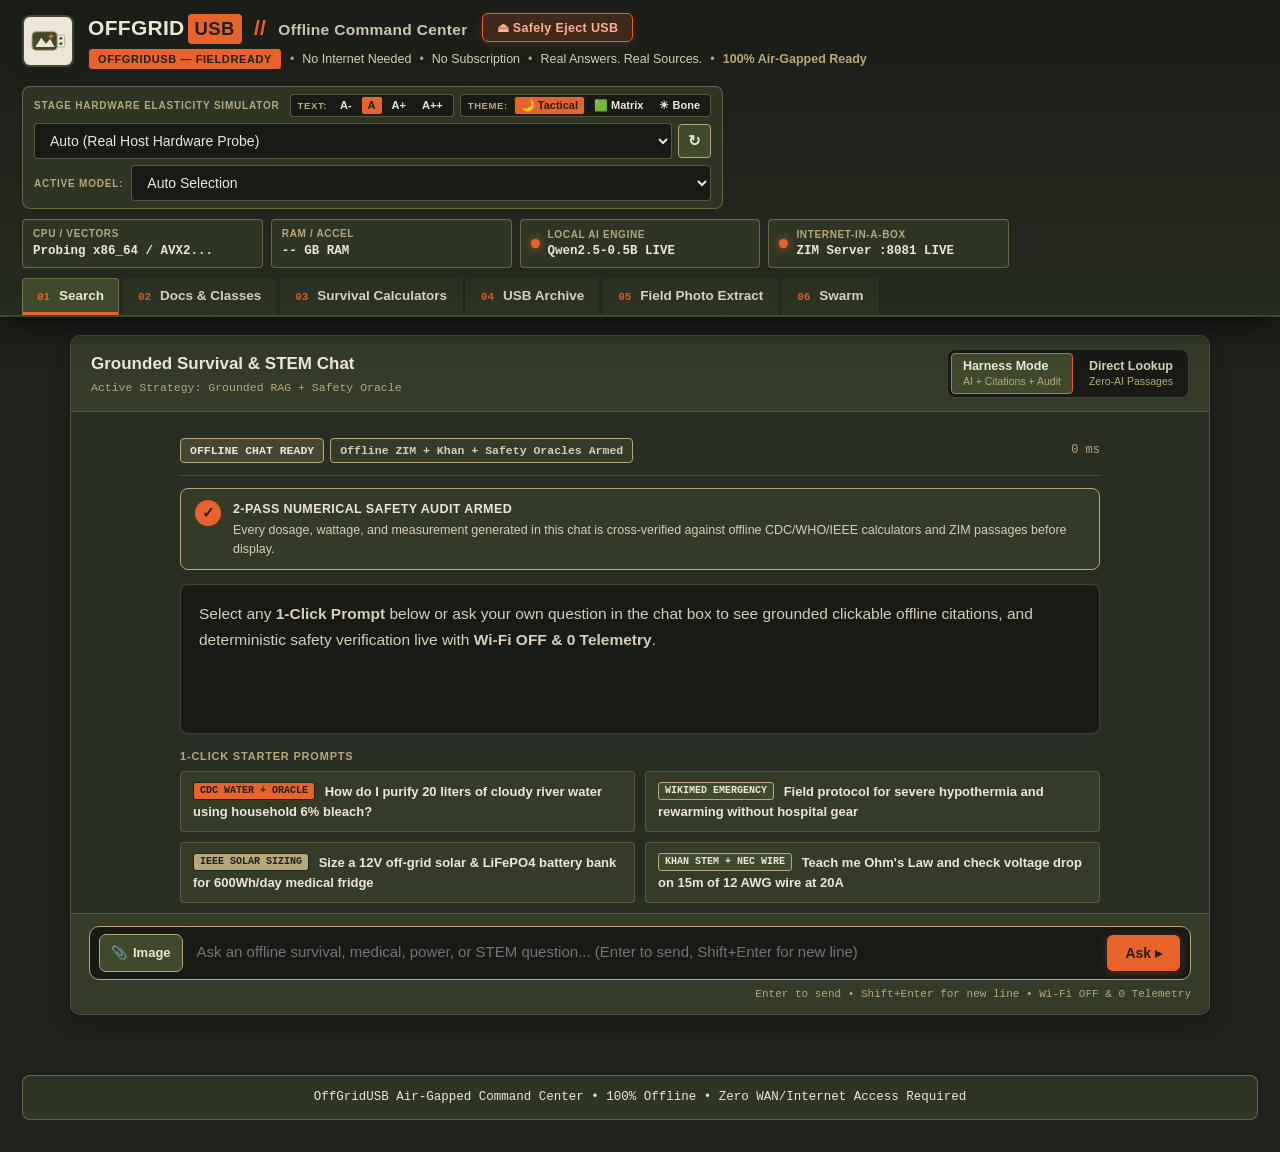
==== commit 650929fe: "feat(ui): promote Safely Eject USB to top header, set Offline Command Center tagline, rename Search " ====
--- a/web/static/index.html
+++ b/web/static/index.html
@@ -28,10 +28,13 @@
           </svg>
         </div>
         <div>
-          <h1 class="brand-title" id="brandTitle">
-            OFFGRID<span class="brand-wordmark-badge">USB</span> <span class="brand-sep">//</span>
-            <span class="brand-sub" id="brandSub">The towers are down. Your answers aren't.</span>
-          </h1>
+          <div class="brand-title-row">
+            <h1 class="brand-title" id="brandTitle">
+              OFFGRID<span class="brand-wordmark-badge">USB</span> <span class="brand-sep">//</span>
+              <span class="brand-sub" id="brandSub">Offline Command Center</span>
+            </h1>
+            <button id="safeEjectBtn" type="button" class="safe-eject-header-btn" title="Flush caches, stop local servers, and safely dismount USB drive">⏏ Safely Eject USB</button>
+          </div>
           <div class="brand-tagline">
             <span class="seal-pill emerald" id="skuBadge">OffGridUSB — FieldReady</span>
             <span class="dot">•</span>
@@ -64,7 +67,6 @@
               <button type="button" class="theme-btn" data-theme="matrix" aria-pressed="false" title="Matrix CRT Phosphor Green Dark Theme">🟩 Matrix</button>
               <button type="button" class="theme-btn" data-theme="bone" aria-pressed="false" title="OffGridUSB.com Bone &amp; Olive Light Field Manual Theme">☀ Bone</button>
             </div>
-            <button id="safeEjectBtn" type="button" class="btn-ghost btn-xs" title="Flush caches, stop local servers, and safely dismount USB drive" style="padding:3px 9px;font-size:11px;border-color:rgba(232,98,44,0.55);color:#E8622C;">⏏ Safely Eject USB</button>
           </div>
         </div>
         <div class="sim-select-row">
@@ -130,7 +132,7 @@
     <!-- 6 CLEAN NAVIGATION TABS -->
     <nav class="main-tabs" role="tablist" aria-label="OffGridUSB Command Modules">
       <button class="tab-btn active" id="nav-harness" data-tab="tab-harness" role="tab" aria-selected="true">
-        <span class="tab-num">01</span> Search &amp; Answer
+        <span class="tab-num">01</span> Search
       </button>
       <button class="tab-btn" id="nav-iiab" data-tab="tab-iiab" role="tab" aria-selected="false">
         <span class="tab-num">02</span> Docs &amp; Classes
--- a/web/static/style.css
+++ b/web/static/style.css
@@ -278,6 +278,58 @@
   letter-spacing: 0.4px;
 }
 
+.brand-title-row {
+  display: flex;
+  align-items: center;
+  gap: 14px;
+  flex-wrap: wrap;
+}
+
+.safe-eject-header-btn {
+  display: inline-flex;
+  align-items: center;
+  gap: 6px;
+  padding: 6px 14px;
+  border-radius: 6px;
+  border: 1.5px solid #E8622C;
+  background: rgba(232, 98, 44, 0.18);
+  color: #FFB08E;
+  font-size: 12.5px;
+  font-weight: 800;
+  letter-spacing: 0.35px;
+  cursor: pointer;
+  white-space: nowrap;
+  box-shadow: 0 2px 10px rgba(232, 98, 44, 0.22);
+  transition: background 0.16s ease, color 0.16s ease, box-shadow 0.16s ease, transform 0.1s ease;
+}
+
+.safe-eject-header-btn:hover:not(:disabled) {
+  background: #E8622C;
+  color: #1F211C;
+  box-shadow: 0 4px 14px rgba(232, 98, 44, 0.42);
+}
+
+.safe-eject-header-btn:active:not(:disabled) {
+  transform: translateY(1px);
+}
+
+.safe-eject-header-btn:disabled {
+  opacity: 0.6;
+  cursor: wait;
+}
+
+body.theme-bone .safe-eject-header-btn {
+  background: rgba(200, 77, 27, 0.12);
+  border-color: #C84D1B;
+  color: #9E360D;
+  box-shadow: 0 2px 8px rgba(200, 77, 27, 0.16);
+}
+
+body.theme-bone .safe-eject-header-btn:hover:not(:disabled) {
+  background: #C84D1B;
+  color: #FFFFFF;
+}
+
 .brand-title {
   margin: 0;
   font-size: 21px;
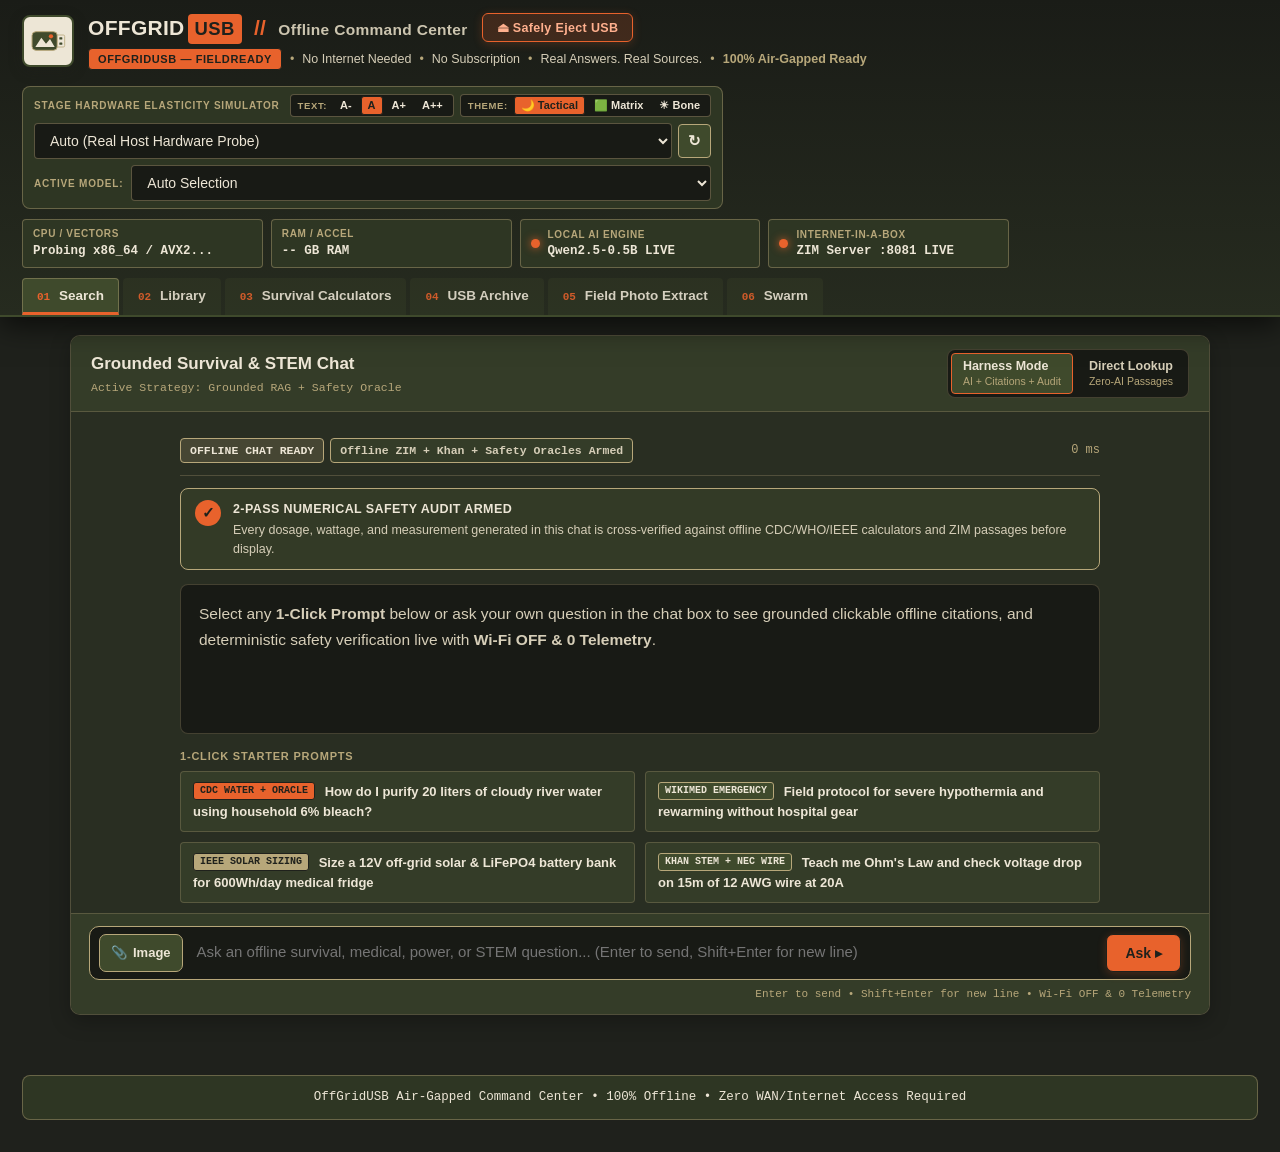
==== commit e06281a4: "feat(ui): rename tab 02 to Library" ====
--- a/web/static/index.html
+++ b/web/static/index.html
@@ -135,7 +135,7 @@
         <span class="tab-num">01</span> Search
       </button>
       <button class="tab-btn" id="nav-iiab" data-tab="tab-iiab" role="tab" aria-selected="false">
-        <span class="tab-num">02</span> Docs &amp; Classes
+        <span class="tab-num">02</span> Library
       </button>
       <button class="tab-btn" id="nav-calc" data-tab="tab-calc" role="tab" aria-selected="false">
         <span class="tab-num">03</span> Survival Calculators
